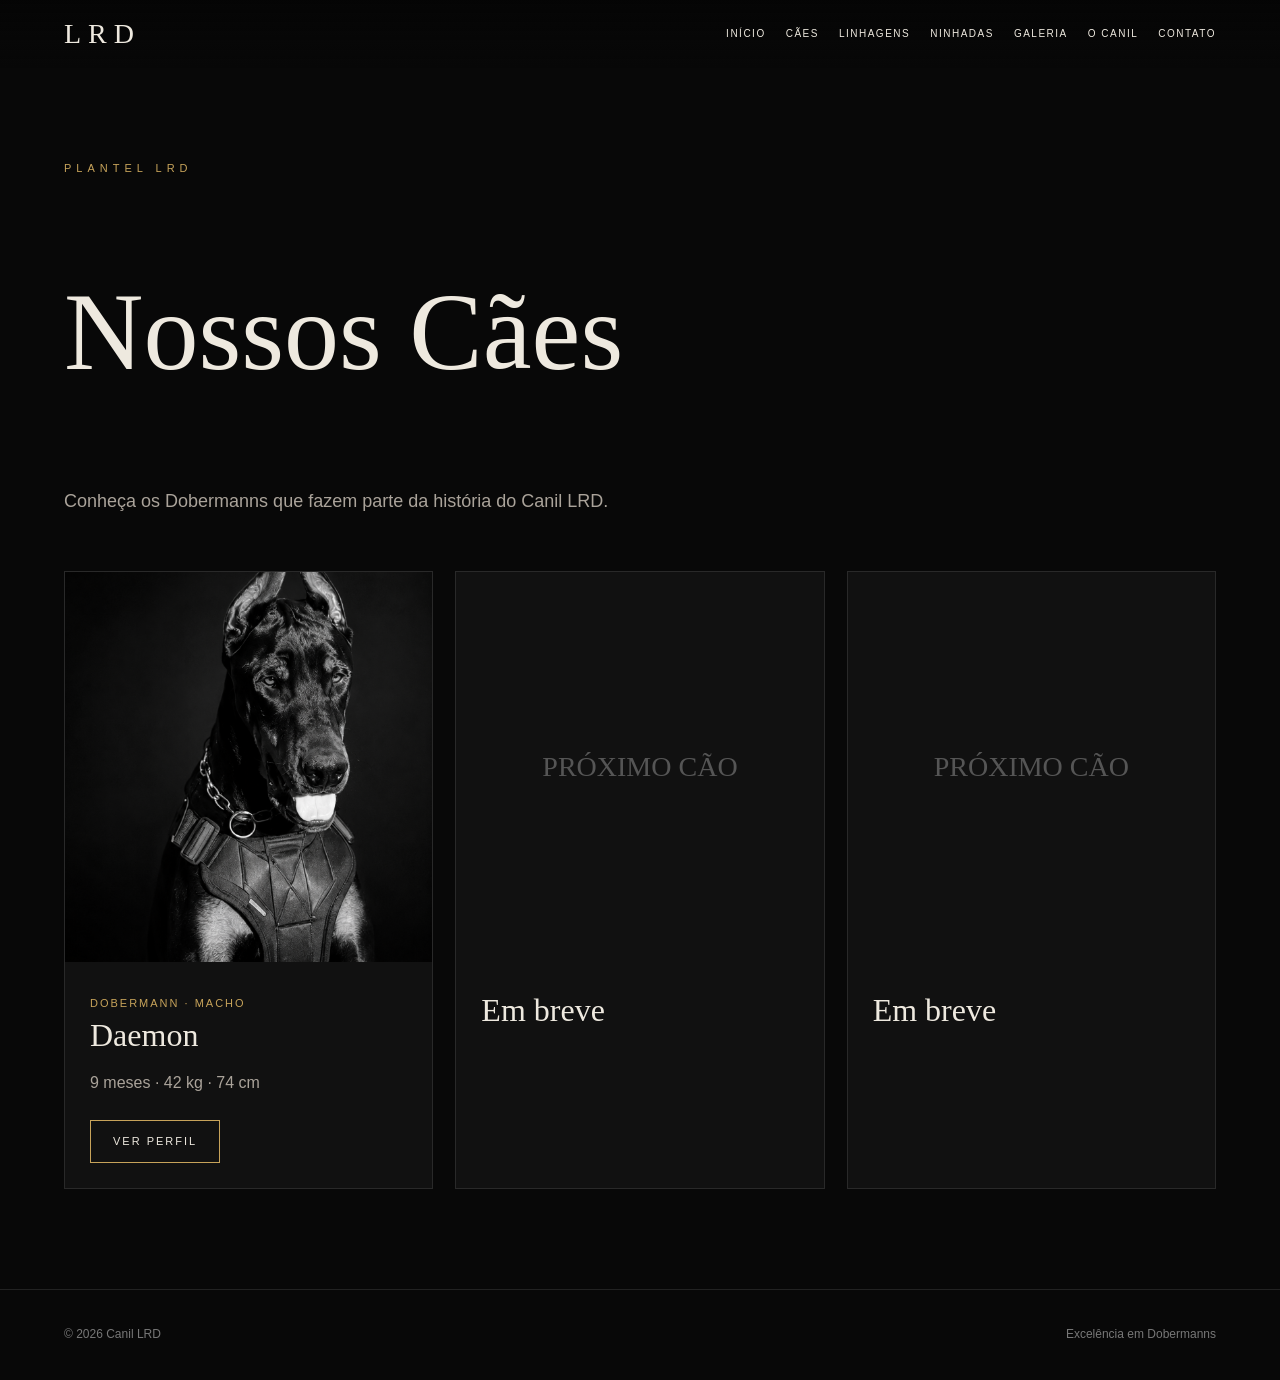
==== caes.html @ 5154cb1f "Add files via upload" ====
<!doctype html><html lang="pt-BR"><head><meta charset="utf-8"><meta name="viewport" content="width=device-width,initial-scale=1"><title>Caes | Canil LRD</title><link rel="stylesheet" href="style.css"></head><body><header class="topbar"><a class="brand" href="index.html">LRD</a><nav class="nav"><a href="index.html">Início</a><a href="caes.html">Cães</a><a href="linhagens.html">Linhagens</a><a href="ninhadas.html">Ninhadas</a><a href="galeria.html">Galeria</a><a href="canil.html">O Canil</a><a href="contato.html">Contato</a></nav><button class="menu-btn" onclick="toggleMenu()">MENU</button></header><div class="mobile-menu" id="mobileMenu"><a href="index.html">Início</a><a href="caes.html">Cães</a><a href="linhagens.html">Linhagens</a><a href="ninhadas.html">Ninhadas</a><a href="galeria.html">Galeria</a><a href="canil.html">O Canil</a><a href="contato.html">Contato</a></div><section class="section" style="padding-top:160px"><div class="container"><div class="eyebrow">Plantel LRD</div><h1 style="font:clamp(55px,9vw,110px) Georgia,serif">Nossos Cães</h1><p class="lead">Conheça os Dobermanns que fazem parte da história do Canil LRD.</p><div class="grid" style="margin-top:55px"><article class="card"><img src="daemon.png" alt="Daemon"><div class="card-body"><div class="meta">Dobermann · Macho</div><h3>Daemon</h3><p class="muted">9 meses · 42 kg · 74 cm</p><a class="btn" href="daemon.html">Ver perfil</a></div></article><article class="card"><div style="height:390px;display:grid;place-items:center;color:#555;font:28px Georgia,serif">PRÓXIMO CÃO</div><div class="card-body"><h3>Em breve</h3></div></article><article class="card"><div style="height:390px;display:grid;place-items:center;color:#555;font:28px Georgia,serif">PRÓXIMO CÃO</div><div class="card-body"><h3>Em breve</h3></div></article></div></div></section><footer class="footer"><div class="container footer-inner"><span>© 2026 Canil LRD</span><span>Excelência em Dobermanns</span></div></footer><script>function toggleMenu(){document.getElementById('mobileMenu').classList.toggle('open')}window.addEventListener('scroll',()=>document.querySelector('.topbar').classList.toggle('scrolled',scrollY>30));</script></body></html>
---- style.css ----
*{box-sizing:border-box}html{scroll-behavior:smooth}:root{--bg:#080808;--panel:#111;--gold:#c7a35a;--text:#eee9df;--muted:#aaa39a}body{margin:0;background:var(--bg);color:var(--text);font-family:Arial,sans-serif;line-height:1.6}a{color:inherit}.container{width:min(1180px,90%);margin:auto}.topbar{position:fixed;inset:0 0 auto;z-index:20;padding:18px 5%;display:flex;align-items:center;justify-content:space-between;background:linear-gradient(#050505ee,#05050500)}.topbar.scrolled{background:#090909f2;border-bottom:1px solid #222}.brand{font:28px Georgia,serif;letter-spacing:7px;text-decoration:none}.nav{display:flex;gap:20px}.nav a{text-decoration:none;text-transform:uppercase;letter-spacing:1.5px;font-size:10px}.nav a:hover{color:var(--gold)}.menu-btn{display:none;background:none;border:1px solid #555;color:#fff;padding:8px 12px}.mobile-menu{display:none}.hero{min-height:100vh;display:grid;align-items:end;background:linear-gradient(90deg,#050505f5,#05050580 55%,#05050522),url("daemon.png") center/cover}.hero-inner{padding:150px 0 90px}.eyebrow{color:var(--gold);font-size:11px;letter-spacing:5px;text-transform:uppercase}.hero h1{font:clamp(62px,10vw,132px)/.86 Georgia,serif;margin:20px 0}.hero p,.lead{max-width:760px;color:var(--muted);font-size:18px}.btn{display:inline-block;border:1px solid var(--gold);padding:12px 22px;text-decoration:none;text-transform:uppercase;letter-spacing:2px;font-size:11px;margin:8px 8px 0 0}.btn:hover{background:var(--gold);color:#111}.section{padding:100px 0}.dark{background:#0e0e0e}.section h2{font:clamp(40px,6vw,78px)/1 Georgia,serif;margin:10px 0 35px}.grid{display:grid;grid-template-columns:repeat(3,1fr);gap:22px}.card{background:var(--panel);border:1px solid #292929;overflow:hidden}.card img{width:100%;height:390px;object-fit:cover}.card-body{padding:25px}.card h3{font:32px Georgia,serif;margin:5px 0 10px}.meta{color:var(--gold);font-size:11px;letter-spacing:2px;text-transform:uppercase}.muted{color:var(--muted)}.split{display:grid;grid-template-columns:1fr 1fr;gap:70px;align-items:center}.feature-img{width:100%;height:620px;object-fit:cover}.stats{display:grid;grid-template-columns:repeat(4,1fr);gap:1px;background:#292929;margin:35px 0}.stat{background:#0b0b0b;padding:28px}.stat strong{display:block;color:var(--gold);font:38px Georgia,serif}.stat span{color:var(--muted);font-size:13px}.tree{margin-top:45px;display:grid;grid-template-columns:repeat(3,1fr);gap:16px}.node{background:#121212;border:1px solid #3a3a3a;padding:22px;text-align:center}.node.main{border-color:var(--gold);grid-column:2}.node strong{font:25px Georgia,serif}.gallery{display:grid;grid-template-columns:2fr 1fr 1fr;gap:12px}.gallery img{width:100%;height:310px;object-fit:cover}.gallery img:first-child{height:632px;grid-row:span 2}.contact-box{background:linear-gradient(135deg,#151515,#0b0b0b);border:1px solid #292929;padding:50px}.footer{border-top:1px solid #222;padding:35px 0;color:#777;font-size:12px}.footer-inner{display:flex;justify-content:space-between}@media(max-width:850px){.nav{display:none}.menu-btn{display:block}.mobile-menu.open{display:grid;gap:18px;position:fixed;inset:70px 0 auto;background:#090909;padding:25px;z-index:19;border-bottom:1px solid #222}.mobile-menu a{text-decoration:none;text-transform:uppercase;letter-spacing:2px}.grid,.split,.tree{grid-template-columns:1fr}.node.main{grid-column:auto}.stats{grid-template-columns:repeat(2,1fr)}.gallery{grid-template-columns:1fr}.gallery img:first-child{height:400px;grid-row:auto}.hero h1{font-size:68px}.feature-img{height:420px}}
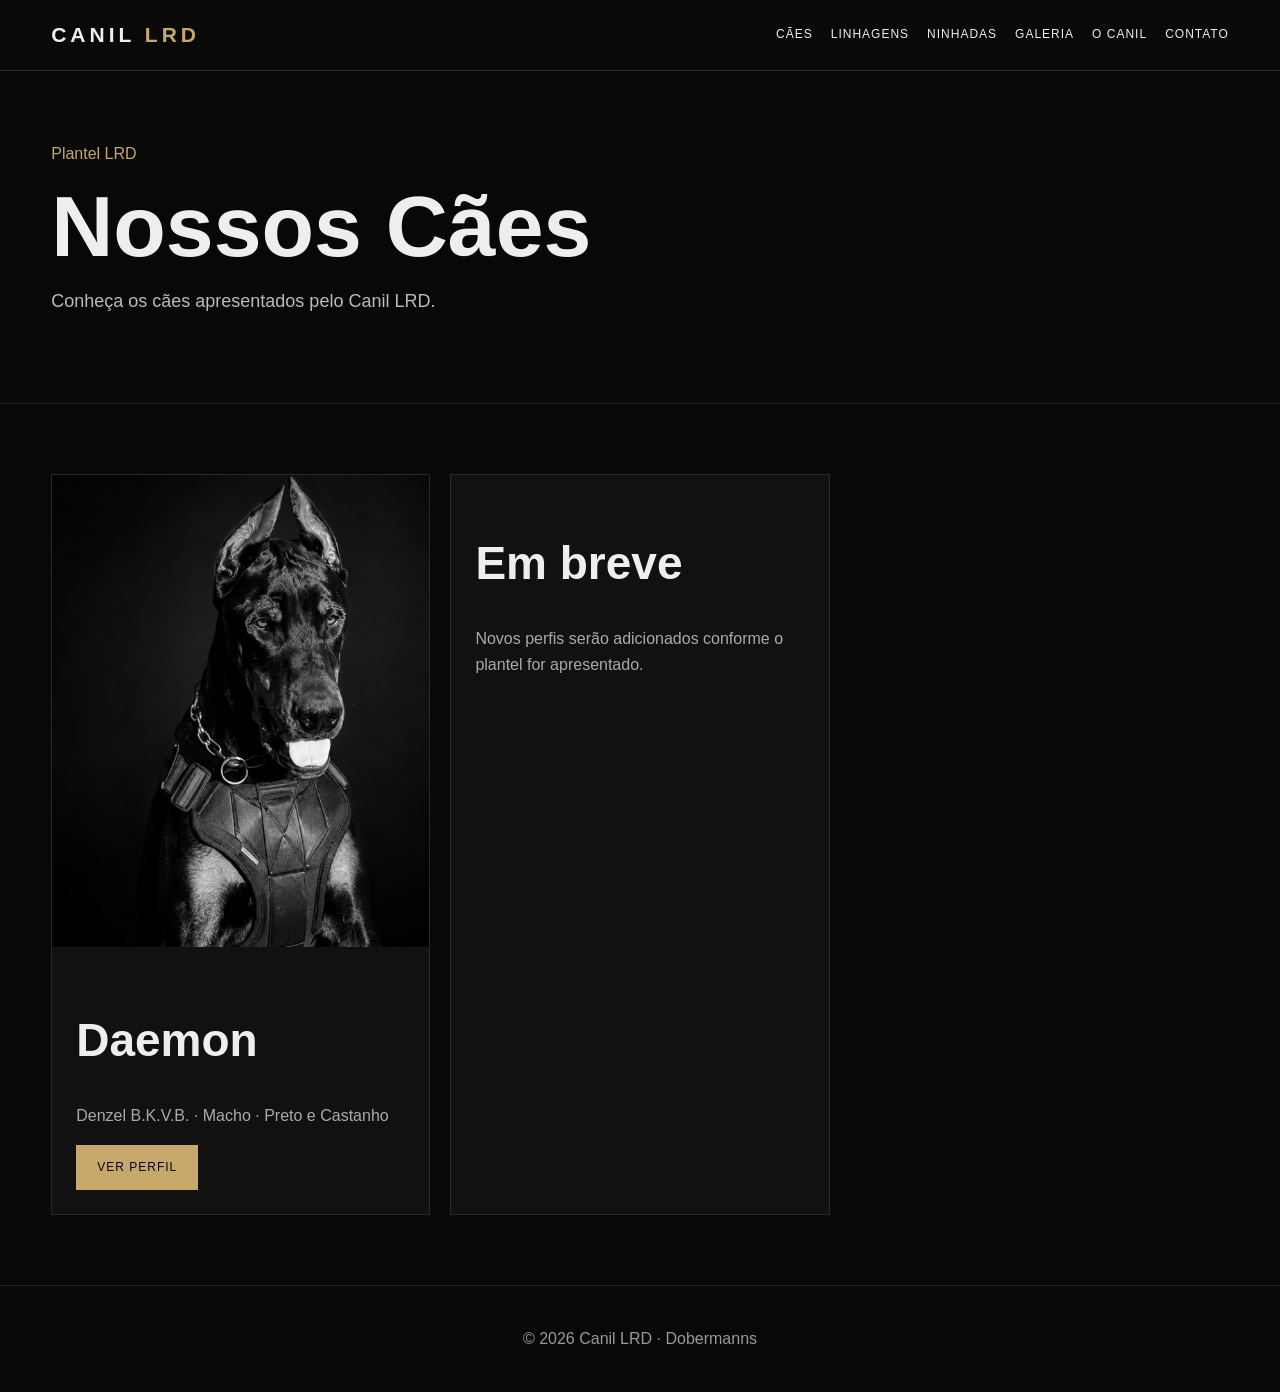
==== commit e0842d26: "Add files via upload" ====
--- a/caes.html
+++ b/caes.html
@@ -1 +1 @@
-<!doctype html><html lang="pt-BR"><head><meta charset="utf-8"><meta name="viewport" content="width=device-width,initial-scale=1"><title>Caes | Canil LRD</title><link rel="stylesheet" href="style.css"></head><body><header class="topbar"><a class="brand" href="index.html">LRD</a><nav class="nav"><a href="index.html">Início</a><a href="caes.html">Cães</a><a href="linhagens.html">Linhagens</a><a href="ninhadas.html">Ninhadas</a><a href="galeria.html">Galeria</a><a href="canil.html">O Canil</a><a href="contato.html">Contato</a></nav><button class="menu-btn" onclick="toggleMenu()">MENU</button></header><div class="mobile-menu" id="mobileMenu"><a href="index.html">Início</a><a href="caes.html">Cães</a><a href="linhagens.html">Linhagens</a><a href="ninhadas.html">Ninhadas</a><a href="galeria.html">Galeria</a><a href="canil.html">O Canil</a><a href="contato.html">Contato</a></div><section class="section" style="padding-top:160px"><div class="container"><div class="eyebrow">Plantel LRD</div><h1 style="font:clamp(55px,9vw,110px) Georgia,serif">Nossos Cães</h1><p class="lead">Conheça os Dobermanns que fazem parte da história do Canil LRD.</p><div class="grid" style="margin-top:55px"><article class="card"><img src="daemon.png" alt="Daemon"><div class="card-body"><div class="meta">Dobermann · Macho</div><h3>Daemon</h3><p class="muted">9 meses · 42 kg · 74 cm</p><a class="btn" href="daemon.html">Ver perfil</a></div></article><article class="card"><div style="height:390px;display:grid;place-items:center;color:#555;font:28px Georgia,serif">PRÓXIMO CÃO</div><div class="card-body"><h3>Em breve</h3></div></article><article class="card"><div style="height:390px;display:grid;place-items:center;color:#555;font:28px Georgia,serif">PRÓXIMO CÃO</div><div class="card-body"><h3>Em breve</h3></div></article></div></div></section><footer class="footer"><div class="container footer-inner"><span>© 2026 Canil LRD</span><span>Excelência em Dobermanns</span></div></footer><script>function toggleMenu(){document.getElementById('mobileMenu').classList.toggle('open')}window.addEventListener('scroll',()=>document.querySelector('.topbar').classList.toggle('scrolled',scrollY>30));</script></body></html>+<!doctype html><html lang="pt-BR"><head><meta charset="utf-8"><meta name="viewport" content="width=device-width,initial-scale=1"><title>Nossos Cães | Canil LRD</title><link rel="stylesheet" href="style.css"></head><body><header><div class="container nav"><a class="logo" href="index.html">CANIL <span>LRD</span></a><nav><a href="caes.html">Cães</a><a href="linhagens.html">Linhagens</a><a href="ninhadas.html">Ninhadas</a><a href="galeria.html">Galeria</a><a href="canil.html">O Canil</a><a href="contato.html">Contato</a></nav></div></header><main><section><div class="container"><div class="eyebrow">Plantel LRD</div><h1>Nossos Cães</h1><p class="lead">Conheça os cães apresentados pelo Canil LRD.</p></div></section><section><div class="container grid"><article class="card"><img src="daemon.png" alt="Daemon"><h2>Daemon</h2><p class="muted">Denzel B.K.V.B. · Macho · Preto e Castanho</p><a class="btn primary" href="daemon.html">Ver perfil</a></article><article class="card"><h2>Em breve</h2><p class="muted">Novos perfis serão adicionados conforme o plantel for apresentado.</p></article></div></section></main><footer>© 2026 Canil LRD · Dobermanns</footer></body></html>
--- a/style.css
+++ b/style.css
@@ -1 +1 @@
-*{box-sizing:border-box}html{scroll-behavior:smooth}:root{--bg:#080808;--panel:#111;--gold:#c7a35a;--text:#eee9df;--muted:#aaa39a}body{margin:0;background:var(--bg);color:var(--text);font-family:Arial,sans-serif;line-height:1.6}a{color:inherit}.container{width:min(1180px,90%);margin:auto}.topbar{position:fixed;inset:0 0 auto;z-index:20;padding:18px 5%;display:flex;align-items:center;justify-content:space-between;background:linear-gradient(#050505ee,#05050500)}.topbar.scrolled{background:#090909f2;border-bottom:1px solid #222}.brand{font:28px Georgia,serif;letter-spacing:7px;text-decoration:none}.nav{display:flex;gap:20px}.nav a{text-decoration:none;text-transform:uppercase;letter-spacing:1.5px;font-size:10px}.nav a:hover{color:var(--gold)}.menu-btn{display:none;background:none;border:1px solid #555;color:#fff;padding:8px 12px}.mobile-menu{display:none}.hero{min-height:100vh;display:grid;align-items:end;background:linear-gradient(90deg,#050505f5,#05050580 55%,#05050522),url("daemon.png") center/cover}.hero-inner{padding:150px 0 90px}.eyebrow{color:var(--gold);font-size:11px;letter-spacing:5px;text-transform:uppercase}.hero h1{font:clamp(62px,10vw,132px)/.86 Georgia,serif;margin:20px 0}.hero p,.lead{max-width:760px;color:var(--muted);font-size:18px}.btn{display:inline-block;border:1px solid var(--gold);padding:12px 22px;text-decoration:none;text-transform:uppercase;letter-spacing:2px;font-size:11px;margin:8px 8px 0 0}.btn:hover{background:var(--gold);color:#111}.section{padding:100px 0}.dark{background:#0e0e0e}.section h2{font:clamp(40px,6vw,78px)/1 Georgia,serif;margin:10px 0 35px}.grid{display:grid;grid-template-columns:repeat(3,1fr);gap:22px}.card{background:var(--panel);border:1px solid #292929;overflow:hidden}.card img{width:100%;height:390px;object-fit:cover}.card-body{padding:25px}.card h3{font:32px Georgia,serif;margin:5px 0 10px}.meta{color:var(--gold);font-size:11px;letter-spacing:2px;text-transform:uppercase}.muted{color:var(--muted)}.split{display:grid;grid-template-columns:1fr 1fr;gap:70px;align-items:center}.feature-img{width:100%;height:620px;object-fit:cover}.stats{display:grid;grid-template-columns:repeat(4,1fr);gap:1px;background:#292929;margin:35px 0}.stat{background:#0b0b0b;padding:28px}.stat strong{display:block;color:var(--gold);font:38px Georgia,serif}.stat span{color:var(--muted);font-size:13px}.tree{margin-top:45px;display:grid;grid-template-columns:repeat(3,1fr);gap:16px}.node{background:#121212;border:1px solid #3a3a3a;padding:22px;text-align:center}.node.main{border-color:var(--gold);grid-column:2}.node strong{font:25px Georgia,serif}.gallery{display:grid;grid-template-columns:2fr 1fr 1fr;gap:12px}.gallery img{width:100%;height:310px;object-fit:cover}.gallery img:first-child{height:632px;grid-row:span 2}.contact-box{background:linear-gradient(135deg,#151515,#0b0b0b);border:1px solid #292929;padding:50px}.footer{border-top:1px solid #222;padding:35px 0;color:#777;font-size:12px}.footer-inner{display:flex;justify-content:space-between}@media(max-width:850px){.nav{display:none}.menu-btn{display:block}.mobile-menu.open{display:grid;gap:18px;position:fixed;inset:70px 0 auto;background:#090909;padding:25px;z-index:19;border-bottom:1px solid #222}.mobile-menu a{text-decoration:none;text-transform:uppercase;letter-spacing:2px}.grid,.split,.tree{grid-template-columns:1fr}.node.main{grid-column:auto}.stats{grid-template-columns:repeat(2,1fr)}.gallery{grid-template-columns:1fr}.gallery img:first-child{height:400px;grid-row:auto}.hero h1{font-size:68px}.feature-img{height:420px}}+*{box-sizing:border-box}body{margin:0;background:#080808;color:#eee;font-family:Arial,sans-serif;line-height:1.6}a{color:inherit;text-decoration:none}.container{width:min(1180px,92%);margin:auto}header{position:sticky;top:0;background:#090909;border-bottom:1px solid #292929;z-index:5}.nav{min-height:70px;display:flex;align-items:center;justify-content:space-between;gap:20px}.logo{font-weight:800;letter-spacing:4px;font-size:21px}.logo span,.eyebrow{color:#c7a86b}nav{display:flex;gap:18px;flex-wrap:wrap}nav a{font-size:12px;text-transform:uppercase;letter-spacing:1px}section{padding:70px 0;border-bottom:1px solid #222}.hero{text-align:center;padding:110px 0;background:radial-gradient(circle at 50% 20%,#242424,#080808 60%)}h1{font-size:clamp(44px,7vw,86px);line-height:1;margin:16px 0}h2{font-size:clamp(28px,4vw,46px);line-height:1.1}.lead{max-width:720px;color:#bbb;font-size:18px}.btns{display:flex;gap:12px;flex-wrap:wrap;margin-top:26px}.btn{display:inline-block;padding:12px 20px;border:1px solid #c7a86b;text-transform:uppercase;letter-spacing:1px;font-size:12px}.primary{background:#c7a86b;color:#080808}.grid{display:grid;grid-template-columns:repeat(3,1fr);gap:20px}.card{background:#111;border:1px solid #292929;padding:24px}.card img{width:calc(100% + 48px);margin:-24px -24px 22px;aspect-ratio:4/5;object-fit:cover}.two{display:grid;grid-template-columns:1.1fr .9fr;gap:45px;align-items:center}.profile-img{width:100%;max-height:700px;object-fit:cover;border:1px solid #292929}.stats{display:grid;grid-template-columns:repeat(3,1fr);gap:14px;margin-top:25px}.stat{border-top:1px solid #c7a86b;padding-top:10px}.stat strong{display:block;font-size:26px}.muted{color:#aaa}.table{width:100%;border-collapse:collapse}.table td{padding:12px;border-bottom:1px solid #292929}.table td:first-child{color:#aaa;width:40%}.pedigree{display:grid;grid-template-columns:repeat(3,1fr);gap:14px}.generation{display:flex;flex-direction:column;gap:14px}.generation h3{text-align:center;color:#c7a86b;text-transform:uppercase;letter-spacing:2px;font-size:12px}.node{background:#111;border:1px solid #292929;padding:18px;min-height:90px}.node small{display:block;color:#aaa;margin-top:5px}.gallery{display:grid;grid-template-columns:repeat(3,1fr);gap:14px}.gallery img{width:100%;aspect-ratio:1;object-fit:cover;border:1px solid #292929}.notice{background:#111;border-left:3px solid #c7a86b;padding:18px;color:#ccc}footer{padding:40px;text-align:center;color:#999}@media(max-width:800px){nav{display:none}.grid,.two,.pedigree,.gallery{grid-template-columns:1fr}.stats{grid-template-columns:1fr}}
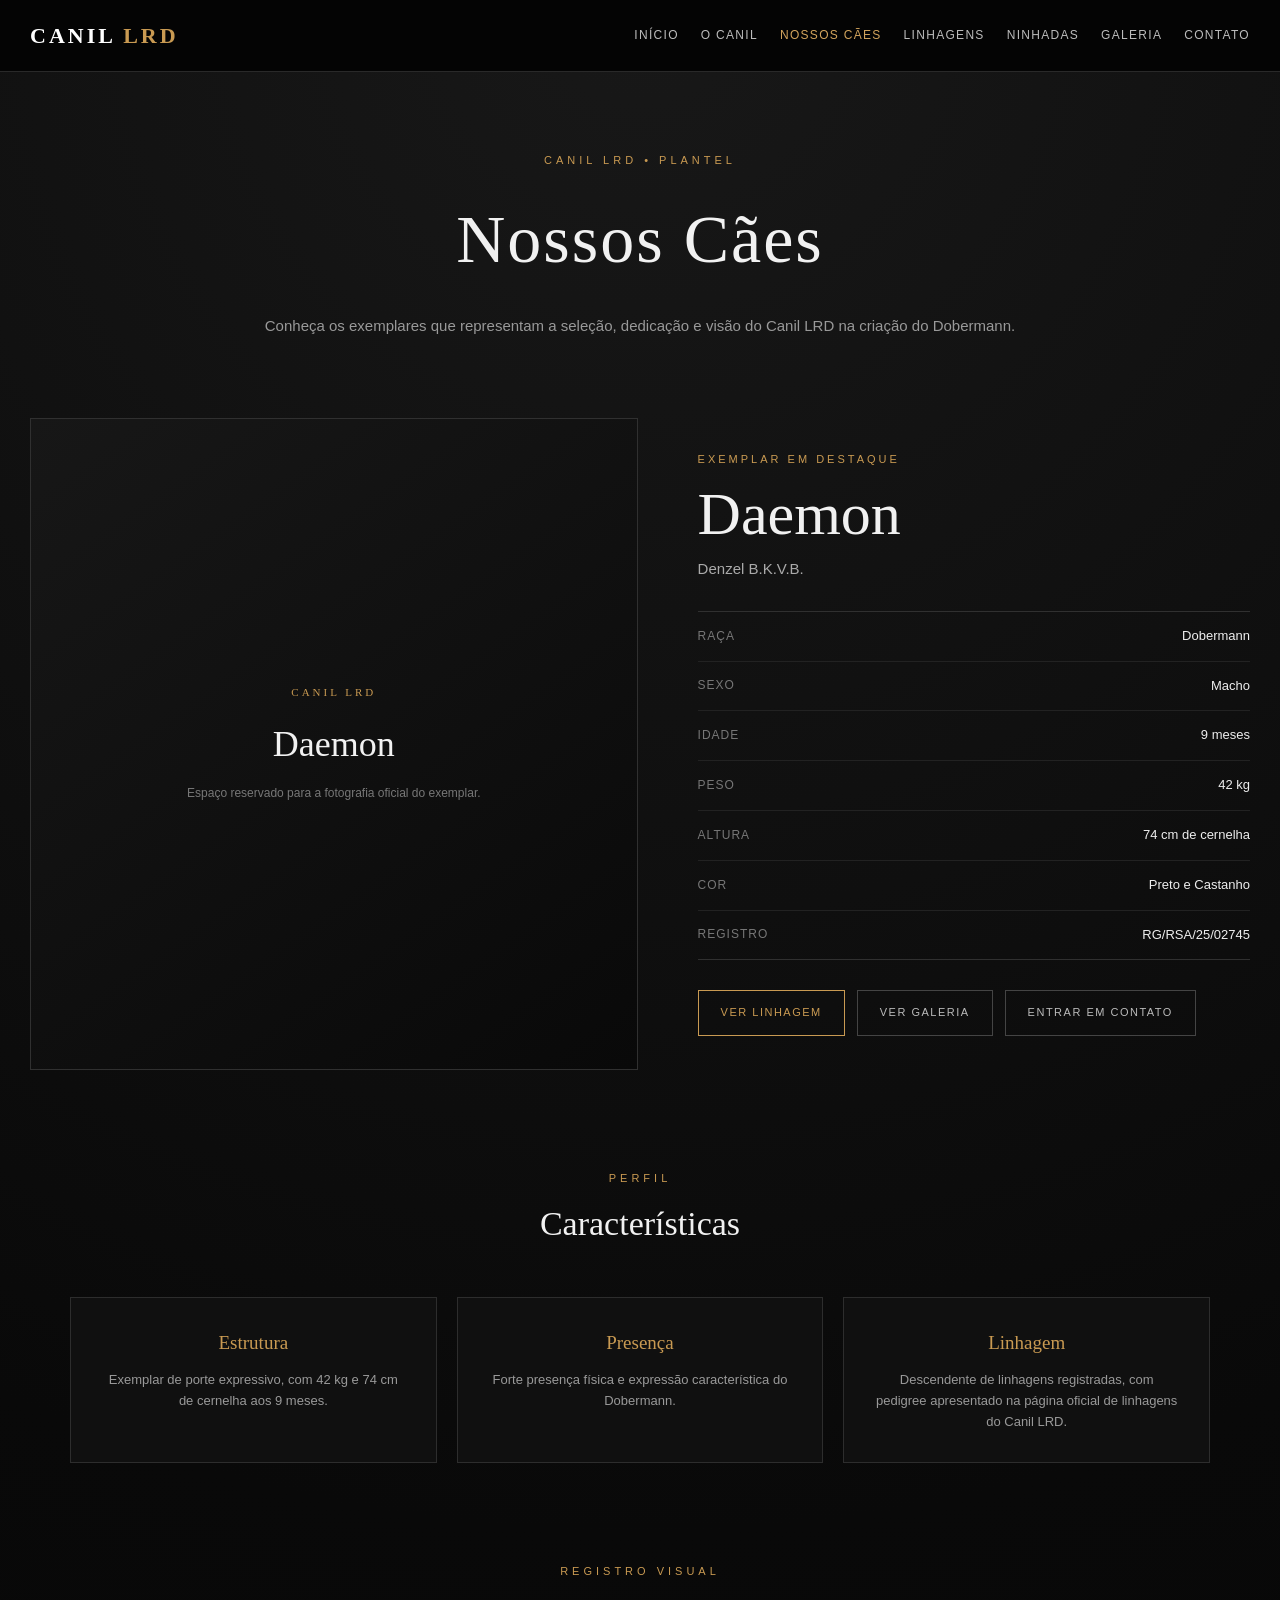
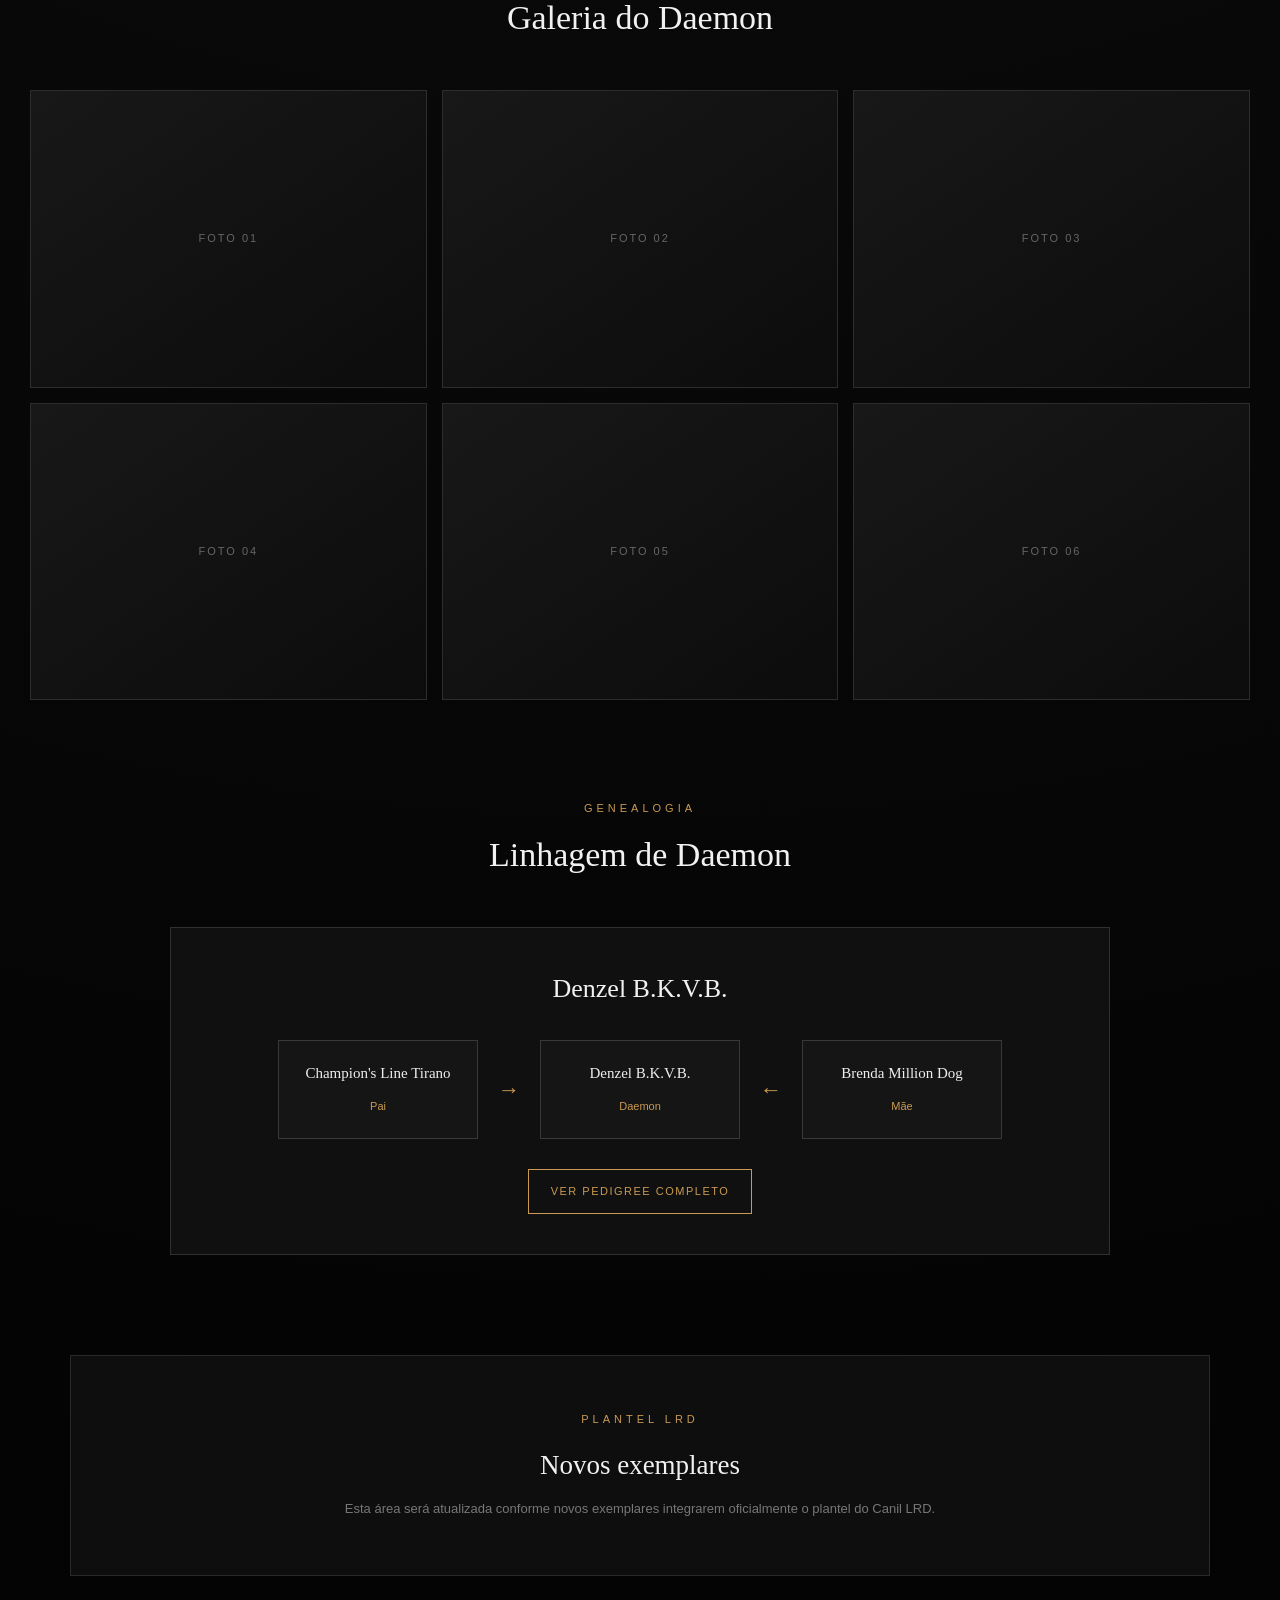
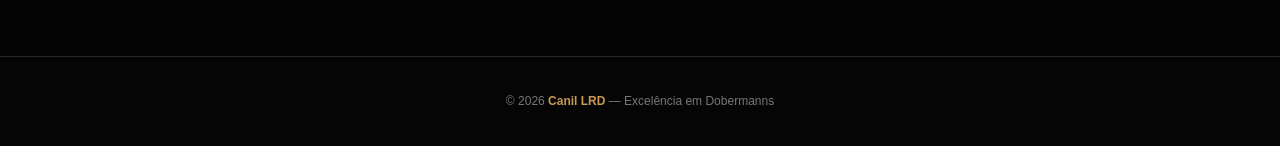
==== commit 659857c9: "Update caes.html" ====
--- a/caes.html
+++ b/caes.html
@@ -1 +1,1312 @@
-<!doctype html><html lang="pt-BR"><head><meta charset="utf-8"><meta name="viewport" content="width=device-width,initial-scale=1"><title>Nossos Cães | Canil LRD</title><link rel="stylesheet" href="style.css"></head><body><header><div class="container nav"><a class="logo" href="index.html">CANIL <span>LRD</span></a><nav><a href="caes.html">Cães</a><a href="linhagens.html">Linhagens</a><a href="ninhadas.html">Ninhadas</a><a href="galeria.html">Galeria</a><a href="canil.html">O Canil</a><a href="contato.html">Contato</a></nav></div></header><main><section><div class="container"><div class="eyebrow">Plantel LRD</div><h1>Nossos Cães</h1><p class="lead">Conheça os cães apresentados pelo Canil LRD.</p></div></section><section><div class="container grid"><article class="card"><img src="daemon.png" alt="Daemon"><h2>Daemon</h2><p class="muted">Denzel B.K.V.B. · Macho · Preto e Castanho</p><a class="btn primary" href="daemon.html">Ver perfil</a></article><article class="card"><h2>Em breve</h2><p class="muted">Novos perfis serão adicionados conforme o plantel for apresentado.</p></article></div></section></main><footer>© 2026 Canil LRD · Dobermanns</footer></body></html>+<!DOCTYPE html>
+<html lang="pt-BR">
+<head>
+    <meta charset="UTF-8">
+    <meta name="viewport" content="width=device-width, initial-scale=1.0">
+
+    <title>Nossos Cães | Canil LRD</title>
+
+    <meta
+        name="description"
+        content="Conheça os exemplares do Canil LRD. Daemon — Denzel B.K.V.B., Dobermann de destaque do nosso plantel."
+    >
+
+    <style>
+
+        * {
+            margin: 0;
+            padding: 0;
+            box-sizing: border-box;
+        }
+
+        html {
+            scroll-behavior: smooth;
+        }
+
+        body {
+            background:
+                radial-gradient(
+                    circle at top,
+                    #181818 0%,
+                    #090909 45%,
+                    #030303 100%
+                );
+            color: #f1f1f1;
+            font-family: Georgia, "Times New Roman", serif;
+            line-height: 1.6;
+        }
+
+        a {
+            text-decoration: none;
+            color: inherit;
+        }
+
+
+        /* =========================
+           HEADER
+        ========================= */
+
+        header {
+            position: sticky;
+            top: 0;
+            z-index: 1000;
+
+            background: rgba(5, 5, 5, 0.97);
+            border-bottom: 1px solid #292929;
+        }
+
+        .header-inner {
+            max-width: 1400px;
+            margin: auto;
+
+            padding: 18px 30px;
+
+            display: flex;
+            justify-content: space-between;
+            align-items: center;
+
+            gap: 30px;
+        }
+
+        .logo {
+            font-size: 22px;
+            font-weight: bold;
+            letter-spacing: 3px;
+            color: #ffffff;
+        }
+
+        .logo span {
+            color: #c99a52;
+        }
+
+        nav {
+            display: flex;
+            flex-wrap: wrap;
+            justify-content: center;
+            gap: 22px;
+        }
+
+        nav a {
+            color: #bcbcbc;
+            font-family: Arial, Helvetica, sans-serif;
+
+            font-size: 12px;
+            text-transform: uppercase;
+            letter-spacing: 1.3px;
+
+            transition: 0.3s;
+        }
+
+        nav a:hover,
+        nav a.active {
+            color: #d2a45d;
+        }
+
+
+        /* =========================
+           HERO
+        ========================= */
+
+        .hero {
+            max-width: 1400px;
+            margin: auto;
+
+            padding: 80px 30px 50px;
+
+            text-align: center;
+        }
+
+        .eyebrow {
+            color: #c99a52;
+
+            font-family: Arial, Helvetica, sans-serif;
+
+            font-size: 11px;
+            text-transform: uppercase;
+            letter-spacing: 4px;
+
+            margin-bottom: 15px;
+        }
+
+        .hero h1 {
+            font-size: clamp(40px, 6vw, 68px);
+            font-weight: normal;
+
+            letter-spacing: 2px;
+
+            margin-bottom: 20px;
+        }
+
+        .hero p {
+            max-width: 780px;
+            margin: auto;
+
+            color: #999;
+
+            font-family: Arial, Helvetica, sans-serif;
+            font-size: 15px;
+        }
+
+
+        /* =========================
+           CÃO PRINCIPAL
+        ========================= */
+
+        .dog-profile {
+            max-width: 1300px;
+            margin: 30px auto 100px;
+
+            padding: 0 30px;
+        }
+
+        .dog-layout {
+            display: grid;
+
+            grid-template-columns:
+                1.1fr
+                1fr;
+
+            gap: 60px;
+
+            align-items: center;
+        }
+
+
+        /* =========================
+           ÁREA DA FOTO
+        ========================= */
+
+        .dog-photo {
+            position: relative;
+
+            min-height: 650px;
+
+            background:
+                linear-gradient(
+                    145deg,
+                    #171717,
+                    #090909
+                );
+
+            border: 1px solid #303030;
+
+            overflow: hidden;
+        }
+
+        /*
+        Para adicionar a foto do Daemon:
+
+        1. Coloque a imagem no repositório.
+        2. Exemplo:
+           imagens/daemon.jpg
+
+        3. Remova o conteúdo .photo-placeholder
+           e use uma imagem <img>.
+        */
+
+        .photo-placeholder {
+            height: 100%;
+            min-height: 650px;
+
+            display: flex;
+            flex-direction: column;
+
+            justify-content: center;
+            align-items: center;
+
+            text-align: center;
+
+            padding: 40px;
+        }
+
+        .photo-placeholder span {
+            color: #c99a52;
+
+            font-size: 11px;
+
+            text-transform: uppercase;
+            letter-spacing: 3px;
+
+            margin-bottom: 15px;
+        }
+
+        .photo-placeholder h3 {
+            font-size: 36px;
+            font-weight: normal;
+
+            margin-bottom: 10px;
+        }
+
+        .photo-placeholder p {
+            color: #777;
+
+            font-family: Arial, Helvetica, sans-serif;
+
+            font-size: 12px;
+        }
+
+
+        /* =========================
+           INFORMAÇÕES
+        ========================= */
+
+        .dog-info {
+            padding: 20px 0;
+        }
+
+        .dog-info .label {
+            color: #c99a52;
+
+            font-family: Arial, Helvetica, sans-serif;
+
+            font-size: 11px;
+
+            text-transform: uppercase;
+            letter-spacing: 3px;
+
+            margin-bottom: 12px;
+        }
+
+        .dog-info h2 {
+            font-size: clamp(38px, 5vw, 60px);
+
+            font-weight: normal;
+
+            line-height: 1.1;
+
+            margin-bottom: 10px;
+        }
+
+        .registered-name {
+            color: #aaa;
+
+            font-family: Arial, Helvetica, sans-serif;
+
+            font-size: 15px;
+
+            margin-bottom: 30px;
+        }
+
+
+        /* =========================
+           FICHA TÉCNICA
+        ========================= */
+
+        .specs {
+            border-top: 1px solid #303030;
+            border-bottom: 1px solid #303030;
+
+            margin: 25px 0 30px;
+        }
+
+        .spec {
+            display: flex;
+
+            justify-content: space-between;
+            align-items: center;
+
+            gap: 20px;
+
+            padding: 14px 0;
+
+            border-bottom: 1px solid #222;
+        }
+
+        .spec:last-child {
+            border-bottom: none;
+        }
+
+        .spec span:first-child {
+            color: #777;
+
+            font-family: Arial, Helvetica, sans-serif;
+
+            font-size: 12px;
+
+            text-transform: uppercase;
+            letter-spacing: 1px;
+        }
+
+        .spec span:last-child {
+            color: #eee;
+
+            font-family: Arial, Helvetica, sans-serif;
+
+            font-size: 13px;
+
+            text-align: right;
+        }
+
+
+        /* =========================
+           BOTÕES
+        ========================= */
+
+        .buttons {
+            display: flex;
+
+            flex-wrap: wrap;
+
+            gap: 12px;
+        }
+
+        .btn {
+            display: inline-block;
+
+            padding: 13px 22px;
+
+            border: 1px solid #c99a52;
+
+            color: #c99a52;
+
+            font-family: Arial, Helvetica, sans-serif;
+
+            font-size: 11px;
+
+            text-transform: uppercase;
+            letter-spacing: 1.5px;
+
+            transition: 0.3s;
+        }
+
+        .btn:hover {
+            background: #c99a52;
+            color: #080808;
+        }
+
+        .btn.secondary {
+            border-color: #444;
+            color: #bbb;
+        }
+
+        .btn.secondary:hover {
+            border-color: #c99a52;
+            color: #c99a52;
+            background: transparent;
+        }
+
+
+        /* =========================
+           CARACTERÍSTICAS
+        ========================= */
+
+        .characteristics {
+            max-width: 1200px;
+
+            margin: 0 auto 100px;
+
+            padding: 0 30px;
+        }
+
+        .section-heading {
+            text-align: center;
+
+            margin-bottom: 45px;
+        }
+
+        .section-heading .eyebrow {
+            margin-bottom: 10px;
+        }
+
+        .section-heading h2 {
+            font-size: 34px;
+            font-weight: normal;
+        }
+
+        .characteristics-grid {
+            display: grid;
+
+            grid-template-columns:
+                repeat(3, 1fr);
+
+            gap: 20px;
+        }
+
+        .characteristic {
+            padding: 30px;
+
+            background: #101010;
+
+            border: 1px solid #2d2d2d;
+
+            text-align: center;
+        }
+
+        .characteristic h3 {
+            color: #c99a52;
+
+            font-size: 19px;
+
+            font-weight: normal;
+
+            margin-bottom: 12px;
+        }
+
+        .characteristic p {
+            color: #999;
+
+            font-family: Arial, Helvetica, sans-serif;
+
+            font-size: 13px;
+        }
+
+
+        /* =========================
+           GALERIA
+        ========================= */
+
+        .gallery {
+            max-width: 1300px;
+
+            margin: 0 auto 100px;
+
+            padding: 0 30px;
+        }
+
+        .gallery-grid {
+            display: grid;
+
+            grid-template-columns:
+                repeat(3, 1fr);
+
+            gap: 15px;
+        }
+
+        .gallery-item {
+            aspect-ratio: 4 / 3;
+
+            background:
+                linear-gradient(
+                    145deg,
+                    #181818,
+                    #0c0c0c
+                );
+
+            border: 1px solid #2d2d2d;
+
+            display: flex;
+
+            justify-content: center;
+            align-items: center;
+
+            text-align: center;
+        }
+
+        .gallery-item span {
+            color: #666;
+
+            font-family: Arial, Helvetica, sans-serif;
+
+            font-size: 11px;
+
+            text-transform: uppercase;
+            letter-spacing: 2px;
+        }
+
+
+        /* =========================
+           RESUMO DA LINHAGEM
+        ========================= */
+
+        .lineage {
+            max-width: 1000px;
+
+            margin: 0 auto 100px;
+
+            padding: 0 30px;
+
+            text-align: center;
+        }
+
+        .lineage-box {
+            background: #101010;
+
+            border: 1px solid #303030;
+
+            padding: 40px;
+        }
+
+        .lineage-box h3 {
+            font-size: 26px;
+
+            font-weight: normal;
+
+            margin-bottom: 30px;
+        }
+
+        .lineage-tree {
+            display: flex;
+
+            justify-content: center;
+            align-items: center;
+
+            gap: 20px;
+
+            flex-wrap: wrap;
+        }
+
+        .lineage-item {
+            min-width: 200px;
+
+            padding: 20px;
+
+            border: 1px solid #383838;
+
+            background: #151515;
+        }
+
+        .lineage-item strong {
+            display: block;
+
+            color: #eee;
+
+            font-size: 15px;
+
+            font-weight: normal;
+
+            margin-bottom: 7px;
+        }
+
+        .lineage-item span {
+            color: #c99a52;
+
+            font-family: Arial, Helvetica, sans-serif;
+
+            font-size: 11px;
+        }
+
+        .lineage-arrow {
+            color: #c99a52;
+
+            font-size: 22px;
+        }
+
+        .lineage-button {
+            margin-top: 30px;
+        }
+
+
+        /* =========================
+           FUTUROS EXEMPLARES
+        ========================= */
+
+        .future {
+            max-width: 1200px;
+
+            margin: 0 auto 80px;
+
+            padding: 0 30px;
+        }
+
+        .future-card {
+            padding: 55px 30px;
+
+            background: #0e0e0e;
+
+            border: 1px solid #292929;
+
+            text-align: center;
+        }
+
+        .future-card h3 {
+            font-size: 27px;
+
+            font-weight: normal;
+
+            margin-bottom: 12px;
+        }
+
+        .future-card p {
+            color: #777;
+
+            font-family: Arial, Helvetica, sans-serif;
+
+            font-size: 13px;
+        }
+
+
+        /* =========================
+           FOOTER
+        ========================= */
+
+        footer {
+            border-top: 1px solid #282828;
+
+            background: #050505;
+
+            padding: 35px 20px;
+
+            text-align: center;
+
+            color: #777;
+
+            font-family: Arial, Helvetica, sans-serif;
+
+            font-size: 12px;
+        }
+
+        footer strong {
+            color: #c99a52;
+        }
+
+
+        /* =========================
+           RESPONSIVO
+        ========================= */
+
+        @media (max-width: 900px) {
+
+            .header-inner {
+                flex-direction: column;
+
+                padding: 18px 15px;
+            }
+
+            nav {
+                gap: 12px;
+            }
+
+            .dog-layout {
+                grid-template-columns: 1fr;
+
+                gap: 40px;
+            }
+
+            .dog-photo {
+                min-height: 500px;
+            }
+
+            .photo-placeholder {
+                min-height: 500px;
+            }
+
+            .characteristics-grid {
+                grid-template-columns: 1fr;
+            }
+
+            .gallery-grid {
+                grid-template-columns:
+                    repeat(2, 1fr);
+            }
+        }
+
+
+        @media (max-width: 600px) {
+
+            .hero {
+                padding-top: 50px;
+            }
+
+            .dog-profile,
+            .characteristics,
+            .gallery,
+            .lineage,
+            .future {
+                padding-left: 15px;
+                padding-right: 15px;
+            }
+
+            .dog-photo {
+                min-height: 400px;
+            }
+
+            .photo-placeholder {
+                min-height: 400px;
+            }
+
+            .gallery-grid {
+                grid-template-columns: 1fr;
+            }
+
+            .lineage-box {
+                padding: 25px 15px;
+            }
+
+            .lineage-arrow {
+                transform: rotate(90deg);
+            }
+
+            .buttons {
+                flex-direction: column;
+            }
+
+            .btn {
+                text-align: center;
+            }
+        }
+
+    </style>
+
+</head>
+
+
+<body>
+
+
+<!-- =========================
+     HEADER
+========================= -->
+
+<header>
+
+    <div class="header-inner">
+
+        <a href="index.html" class="logo">
+            CANIL <span>LRD</span>
+        </a>
+
+        <nav>
+
+            <a href="index.html">
+                Início
+            </a>
+
+            <a href="canil.html">
+                O Canil
+            </a>
+
+            <a href="caes.html" class="active">
+                Nossos Cães
+            </a>
+
+            <a href="linhagens.html">
+                Linhagens
+            </a>
+
+            <a href="ninhadas.html">
+                Ninhadas
+            </a>
+
+            <a href="galeria.html">
+                Galeria
+            </a>
+
+            <a href="contato.html">
+                Contato
+            </a>
+
+        </nav>
+
+    </div>
+
+</header>
+
+
+
+<main>
+
+
+<!-- =========================
+     HERO
+========================= -->
+
+<section class="hero">
+
+    <div class="eyebrow">
+        Canil LRD • Plantel
+    </div>
+
+    <h1>
+        Nossos Cães
+    </h1>
+
+    <p>
+        Conheça os exemplares que representam a seleção,
+        dedicação e visão do Canil LRD na criação do Dobermann.
+    </p>
+
+</section>
+
+
+
+<!-- =========================
+     PERFIL DAEMON
+========================= -->
+
+<section class="dog-profile">
+
+    <div class="dog-layout">
+
+
+        <!-- FOTO -->
+
+        <div class="dog-photo">
+
+            <div class="photo-placeholder">
+
+                <span>
+                    Canil LRD
+                </span>
+
+                <h3>
+                    Daemon
+                </h3>
+
+                <p>
+                    Espaço reservado para a fotografia oficial
+                    do exemplar.
+                </p>
+
+            </div>
+
+        </div>
+
+
+
+        <!-- INFORMAÇÕES -->
+
+        <div class="dog-info">
+
+            <div class="label">
+                Exemplar em destaque
+            </div>
+
+            <h2>
+                Daemon
+            </h2>
+
+            <div class="registered-name">
+                Denzel B.K.V.B.
+            </div>
+
+
+            <div class="specs">
+
+
+                <div class="spec">
+
+                    <span>
+                        Raça
+                    </span>
+
+                    <span>
+                        Dobermann
+                    </span>
+
+                </div>
+
+
+                <div class="spec">
+
+                    <span>
+                        Sexo
+                    </span>
+
+                    <span>
+                        Macho
+                    </span>
+
+                </div>
+
+
+                <div class="spec">
+
+                    <span>
+                        Idade
+                    </span>
+
+                    <span>
+                        9 meses
+                    </span>
+
+                </div>
+
+
+                <div class="spec">
+
+                    <span>
+                        Peso
+                    </span>
+
+                    <span>
+                        42 kg
+                    </span>
+
+                </div>
+
+
+                <div class="spec">
+
+                    <span>
+                        Altura
+                    </span>
+
+                    <span>
+                        74 cm de cernelha
+                    </span>
+
+                </div>
+
+
+                <div class="spec">
+
+                    <span>
+                        Cor
+                    </span>
+
+                    <span>
+                        Preto e Castanho
+                    </span>
+
+                </div>
+
+
+                <div class="spec">
+
+                    <span>
+                        Registro
+                    </span>
+
+                    <span>
+                        RG/RSA/25/02745
+                    </span>
+
+                </div>
+
+
+            </div>
+
+
+            <div class="buttons">
+
+                <a
+                    href="linhagens.html"
+                    class="btn"
+                >
+                    Ver Linhagem
+                </a>
+
+                <a
+                    href="galeria.html"
+                    class="btn secondary"
+                >
+                    Ver Galeria
+                </a>
+
+                <a
+                    href="contato.html"
+                    class="btn secondary"
+                >
+                    Entrar em Contato
+                </a>
+
+            </div>
+
+        </div>
+
+    </div>
+
+</section>
+
+
+
+<!-- =========================
+     CARACTERÍSTICAS
+========================= -->
+
+<section class="characteristics">
+
+    <div class="section-heading">
+
+        <div class="eyebrow">
+            Perfil
+        </div>
+
+        <h2>
+            Características
+        </h2>
+
+    </div>
+
+
+    <div class="characteristics-grid">
+
+
+        <div class="characteristic">
+
+            <h3>
+                Estrutura
+            </h3>
+
+            <p>
+                Exemplar de porte expressivo,
+                com 42 kg e 74 cm de cernelha
+                aos 9 meses.
+            </p>
+
+        </div>
+
+
+        <div class="characteristic">
+
+            <h3>
+                Presença
+            </h3>
+
+            <p>
+                Forte presença física e expressão
+                característica do Dobermann.
+            </p>
+
+        </div>
+
+
+        <div class="characteristic">
+
+            <h3>
+                Linhagem
+            </h3>
+
+            <p>
+                Descendente de linhagens registradas,
+                com pedigree apresentado na página
+                oficial de linhagens do Canil LRD.
+            </p>
+
+        </div>
+
+
+    </div>
+
+</section>
+
+
+
+<!-- =========================
+     GALERIA
+========================= -->
+
+<section class="gallery">
+
+    <div class="section-heading">
+
+        <div class="eyebrow">
+            Registro Visual
+        </div>
+
+        <h2>
+            Galeria do Daemon
+        </h2>
+
+    </div>
+
+
+    <div class="gallery-grid">
+
+
+        <div class="gallery-item">
+
+            <span>
+                Foto 01
+            </span>
+
+        </div>
+
+
+        <div class="gallery-item">
+
+            <span>
+                Foto 02
+            </span>
+
+        </div>
+
+
+        <div class="gallery-item">
+
+            <span>
+                Foto 03
+            </span>
+
+        </div>
+
+
+        <div class="gallery-item">
+
+            <span>
+                Foto 04
+            </span>
+
+        </div>
+
+
+        <div class="gallery-item">
+
+            <span>
+                Foto 05
+            </span>
+
+        </div>
+
+
+        <div class="gallery-item">
+
+            <span>
+                Foto 06
+            </span>
+
+        </div>
+
+
+    </div>
+
+</section>
+
+
+
+<!-- =========================
+     LINHAGEM RESUMIDA
+========================= -->
+
+<section class="lineage">
+
+    <div class="section-heading">
+
+        <div class="eyebrow">
+            Genealogia
+        </div>
+
+        <h2>
+            Linhagem de Daemon
+        </h2>
+
+    </div>
+
+
+    <div class="lineage-box">
+
+        <h3>
+            Denzel B.K.V.B.
+        </h3>
+
+
+        <div class="lineage-tree">
+
+
+            <div class="lineage-item">
+
+                <strong>
+                    Champion's Line Tirano
+                </strong>
+
+                <span>
+                    Pai
+                </span>
+
+            </div>
+
+
+            <div class="lineage-arrow">
+                →
+            </div>
+
+
+            <div class="lineage-item">
+
+                <strong>
+                    Denzel B.K.V.B.
+                </strong>
+
+                <span>
+                    Daemon
+                </span>
+
+            </div>
+
+
+            <div class="lineage-arrow">
+                ←
+            </div>
+
+
+            <div class="lineage-item">
+
+                <strong>
+                    Brenda Million Dog
+                </strong>
+
+                <span>
+                    Mãe
+                </span>
+
+            </div>
+
+
+        </div>
+
+
+        <div class="lineage-button">
+
+            <a
+                href="linhagens.html"
+                class="btn"
+            >
+                Ver Pedigree Completo
+            </a>
+
+        </div>
+
+    </div>
+
+</section>
+
+
+
+<!-- =========================
+     FUTUROS EXEMPLARES
+========================= -->
+
+<section class="future">
+
+    <div class="future-card">
+
+        <div class="eyebrow">
+            Plantel LRD
+        </div>
+
+        <h3>
+            Novos exemplares
+        </h3>
+
+        <p>
+            Esta área será atualizada conforme novos exemplares
+            integrarem oficialmente o plantel do Canil LRD.
+        </p>
+
+    </div>
+
+</section>
+
+
+</main>
+
+
+
+<!-- =========================
+     FOOTER
+========================= -->
+
+<footer>
+
+    © <span id="year"></span>
+
+    <strong>
+        Canil LRD
+    </strong>
+
+    — Excelência em Dobermanns
+
+</footer>
+
+
+
+<script>
+
+    document.getElementById("year").textContent =
+        new Date().getFullYear();
+
+</script>
+
+
+</body>
+</html>
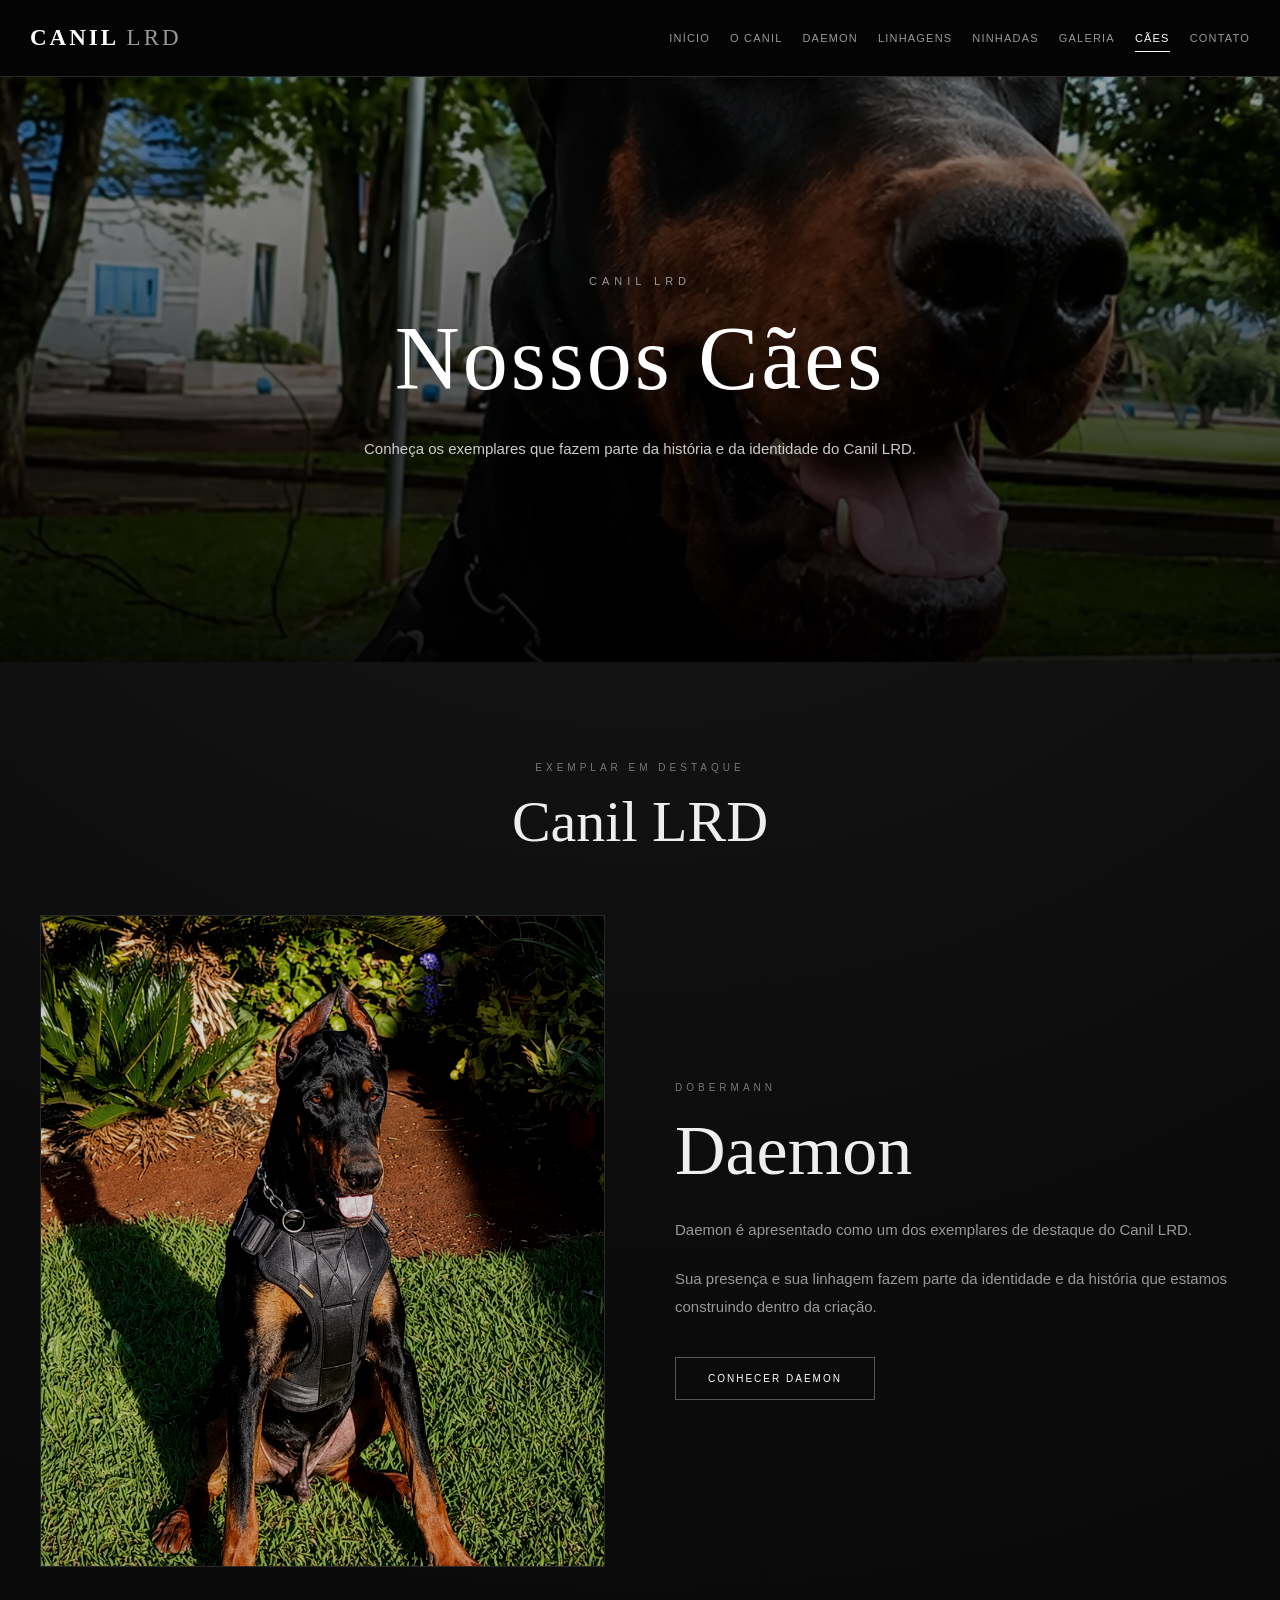
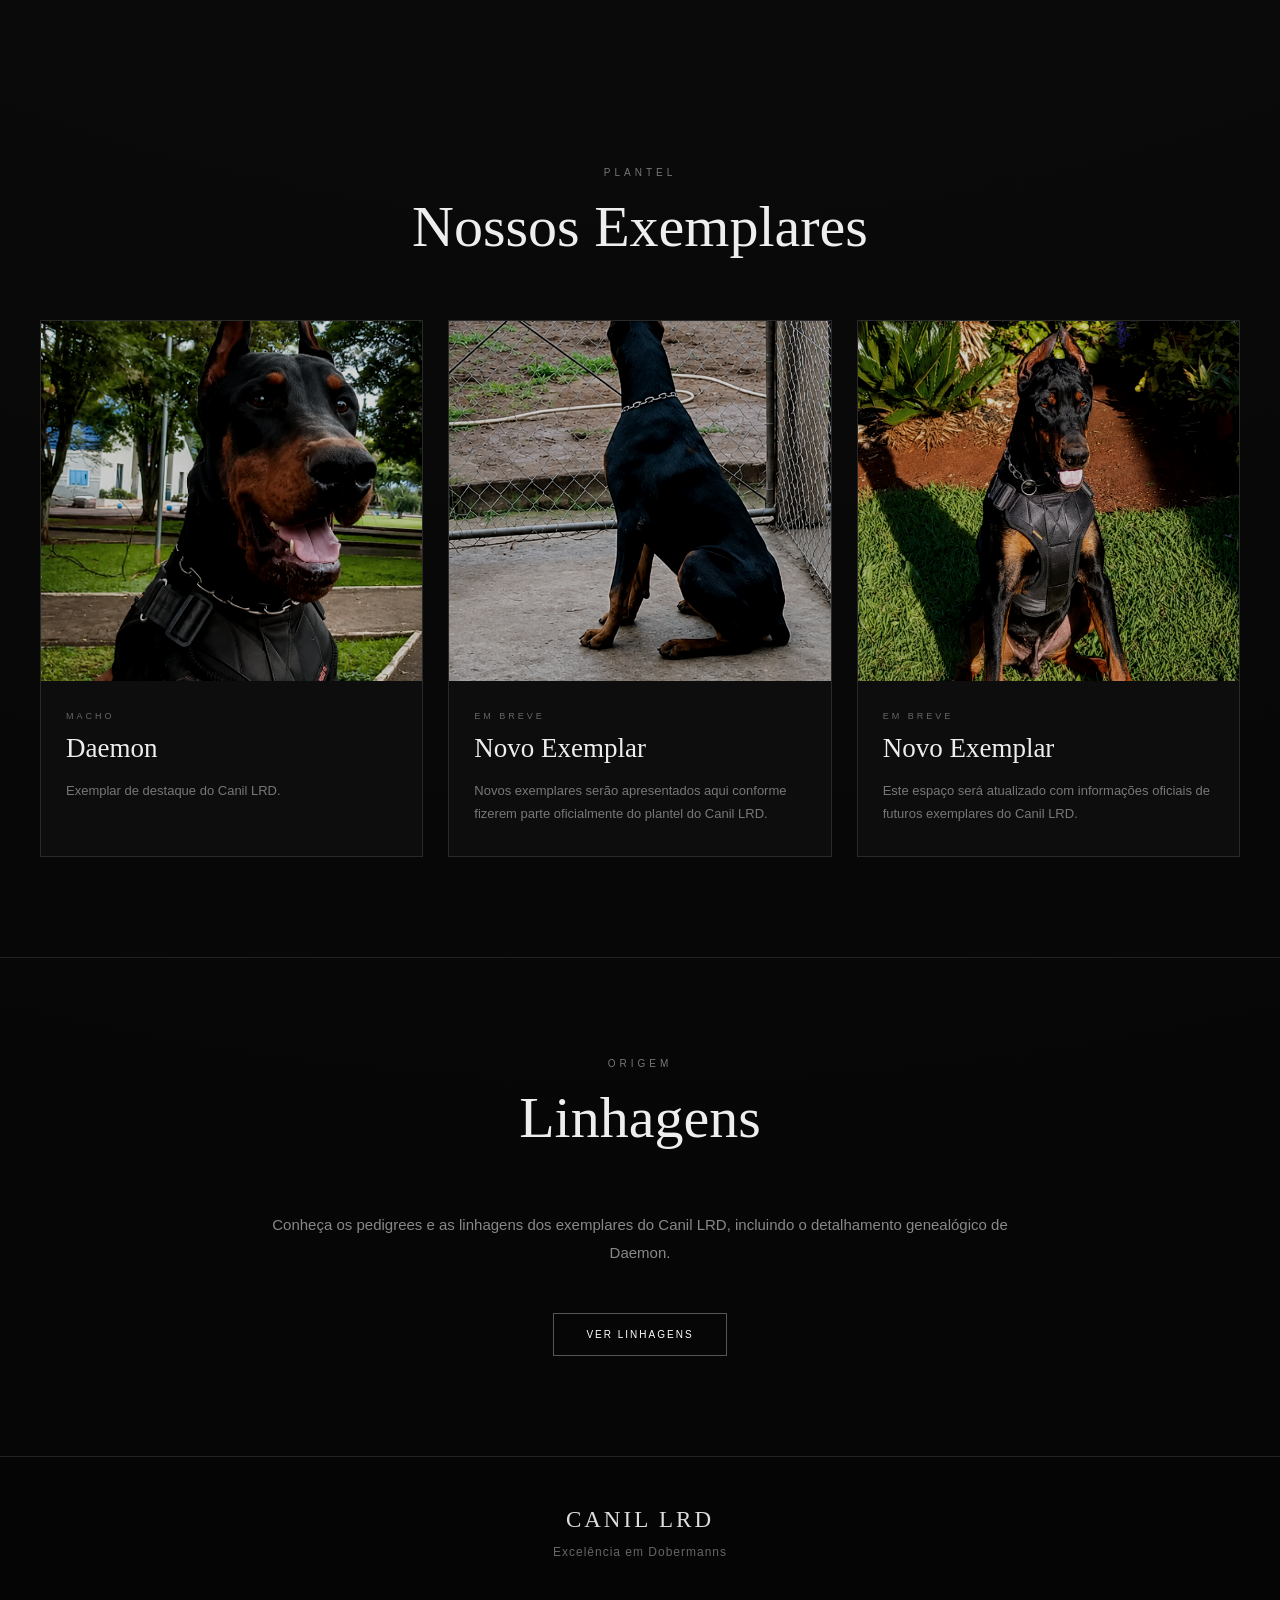
==== commit 1d4bad90: "Update caes.html" ====
--- a/caes.html
+++ b/caes.html
@@ -1,17 +1,27 @@
 <!DOCTYPE html>
 <html lang="pt-BR">
+
 <head>
+
     <meta charset="UTF-8">
-    <meta name="viewport" content="width=device-width, initial-scale=1.0">
-
-    <title>Nossos Cães | Canil LRD</title>
+
+    <meta
+        name="viewport"
+        content="width=device-width, initial-scale=1.0"
+    >
+
+    <title>Cães | Canil LRD</title>
 
     <meta
         name="description"
-        content="Conheça os exemplares do Canil LRD. Daemon — Denzel B.K.V.B., Dobermann de destaque do nosso plantel."
+        content="Conheça os cães do Canil LRD e os exemplares que fazem parte da nossa criação."
     >
 
     <style>
+
+        /* ========================================
+           RESET
+        ======================================== */
 
         * {
             margin: 0;
@@ -19,720 +29,836 @@
             box-sizing: border-box;
         }
 
+
         html {
             scroll-behavior: smooth;
         }
 
+
         body {
+
             background:
                 radial-gradient(
                     circle at top,
-                    #181818 0%,
-                    #090909 45%,
-                    #030303 100%
+                    #1a1a1a 0%,
+                    #0b0b0b 40%,
+                    #050505 100%
                 );
-            color: #f1f1f1;
-            font-family: Georgia, "Times New Roman", serif;
-            line-height: 1.6;
-        }
-
-        a {
+
+            color: #eeeeee;
+
+            font-family:
+                Arial,
+                Helvetica,
+                sans-serif;
+
+            min-height: 100vh;
+
+        }
+
+
+        /* ========================================
+           MENU PRINCIPAL
+        ======================================== */
+
+        header {
+
+            position: sticky;
+
+            top: 0;
+
+            left: 0;
+
+            width: 100%;
+
+            z-index: 9999;
+
+            background:
+                rgba(5, 5, 5, 0.97);
+
+            border-bottom:
+                1px solid #292929;
+
+            backdrop-filter:
+                blur(12px);
+
+            -webkit-backdrop-filter:
+                blur(12px);
+
+        }
+
+
+        .header-inner {
+
+            width: 100%;
+
+            max-width: 1400px;
+
+            min-height: 76px;
+
+            margin: 0 auto;
+
+            padding:
+                15px 30px;
+
+            display: flex;
+
+            align-items: center;
+
+            justify-content: space-between;
+
+            gap: 30px;
+
+        }
+
+
+        .logo {
+
+            color: #ffffff;
+
             text-decoration: none;
-            color: inherit;
-        }
-
-
-        /* =========================
-           HEADER
-        ========================= */
-
-        header {
-            position: sticky;
-            top: 0;
-            z-index: 1000;
-
-            background: rgba(5, 5, 5, 0.97);
-            border-bottom: 1px solid #292929;
-        }
-
-        .header-inner {
+
+            font-family:
+                Georgia,
+                "Times New Roman",
+                serif;
+
+            font-size: 23px;
+
+            font-weight: bold;
+
+            letter-spacing: 3px;
+
+            white-space: nowrap;
+
+        }
+
+
+        .logo span {
+
+            color: #999999;
+
+            font-weight: normal;
+
+        }
+
+
+        nav {
+
+            display: flex;
+
+            align-items: center;
+
+            justify-content: flex-end;
+
+            flex-wrap: wrap;
+
+            gap: 20px;
+
+        }
+
+
+        nav a {
+
+            position: relative;
+
+            color: #999999;
+
+            text-decoration: none;
+
+            font-size: 11px;
+
+            letter-spacing: 1.2px;
+
+            text-transform: uppercase;
+
+            padding: 10px 0;
+
+            white-space: nowrap;
+
+            transition:
+                color 0.3s ease;
+
+        }
+
+
+        nav a:hover {
+
+            color: #ffffff;
+
+        }
+
+
+        nav a.active {
+
+            color: #ffffff;
+
+        }
+
+
+        nav a.active::after {
+
+            content: "";
+
+            position: absolute;
+
+            left: 0;
+
+            right: 0;
+
+            bottom: 2px;
+
+            height: 1px;
+
+            background: #ffffff;
+
+        }
+
+
+        /* ========================================
+           HERO
+        ======================================== */
+
+        .hero {
+
+            min-height:
+                65vh;
+
+            display: flex;
+
+            align-items: center;
+
+            justify-content: center;
+
+            text-align: center;
+
+            padding:
+                80px 30px;
+
+            background:
+
+                linear-gradient(
+                    rgba(0,0,0,0.35),
+                    rgba(0,0,0,0.9)
+                ),
+
+                url("daemon-01.png")
+                center center / cover
+                no-repeat;
+
+        }
+
+
+        .hero-content {
+
+            max-width: 850px;
+
+        }
+
+
+        .hero-subtitle {
+
+            color: #999999;
+
+            font-size: 11px;
+
+            letter-spacing: 5px;
+
+            text-transform: uppercase;
+
+            margin-bottom: 20px;
+
+        }
+
+
+        .hero h1 {
+
+            color: #ffffff;
+
+            font-family:
+                Georgia,
+                "Times New Roman",
+                serif;
+
+            font-size:
+                clamp(
+                    48px,
+                    8vw,
+                    90px
+                );
+
+            font-weight: normal;
+
+            letter-spacing: 3px;
+
+            margin-bottom: 25px;
+
+        }
+
+
+        .hero p {
+
+            color: #cccccc;
+
+            max-width: 700px;
+
+            margin: 0 auto;
+
+            font-size: 15px;
+
+            line-height: 1.9;
+
+        }
+
+
+        /* ========================================
+           CONTEÚDO
+        ======================================== */
+
+        main {
+
+            width: 100%;
+
             max-width: 1400px;
-            margin: auto;
-
-            padding: 18px 30px;
-
-            display: flex;
-            justify-content: space-between;
+
+            margin: 0 auto;
+
+        }
+
+
+        section {
+
+            padding:
+                100px 40px;
+
+        }
+
+
+        .section-title {
+
+            text-align: center;
+
+            margin-bottom: 60px;
+
+        }
+
+
+        .section-title span {
+
+            display: block;
+
+            color: #777777;
+
+            font-size: 10px;
+
+            letter-spacing: 4px;
+
+            text-transform: uppercase;
+
+            margin-bottom: 15px;
+
+        }
+
+
+        .section-title h2 {
+
+            color: #eeeeee;
+
+            font-family:
+                Georgia,
+                "Times New Roman",
+                serif;
+
+            font-size:
+                clamp(
+                    36px,
+                    5vw,
+                    58px
+                );
+
+            font-weight: normal;
+
+        }
+
+
+        /* ========================================
+           DAEMON EM DESTAQUE
+        ======================================== */
+
+        .featured-dog {
+
+            display: grid;
+
+            grid-template-columns:
+                1fr 1fr;
+
+            gap: 70px;
+
             align-items: center;
 
-            gap: 30px;
-        }
-
-        .logo {
-            font-size: 22px;
-            font-weight: bold;
-            letter-spacing: 3px;
+        }
+
+
+        .featured-image {
+
+            overflow: hidden;
+
+            border:
+                1px solid #292929;
+
+        }
+
+
+        .featured-image img {
+
+            width: 100%;
+
+            height: 650px;
+
+            display: block;
+
+            object-fit: cover;
+
+            filter:
+                brightness(0.84)
+                contrast(1.08)
+                saturate(0.9);
+
+            transition:
+                transform 0.7s ease;
+
+        }
+
+
+        .featured-image:hover img {
+
+            transform:
+                scale(1.03);
+
+        }
+
+
+        .featured-text span {
+
+            display: block;
+
+            color: #777777;
+
+            font-size: 10px;
+
+            letter-spacing: 4px;
+
+            text-transform: uppercase;
+
+            margin-bottom: 18px;
+
+        }
+
+
+        .featured-text h2 {
+
+            color: #eeeeee;
+
+            font-family:
+                Georgia,
+                "Times New Roman",
+                serif;
+
+            font-size:
+                clamp(
+                    45px,
+                    6vw,
+                    70px
+                );
+
+            font-weight: normal;
+
+            margin-bottom: 25px;
+
+        }
+
+
+        .featured-text p {
+
+            color: #999999;
+
+            font-size: 15px;
+
+            line-height: 1.9;
+
+            margin-bottom: 20px;
+
+        }
+
+
+        /* ========================================
+           BOTÃO
+        ======================================== */
+
+        .button {
+
+            display: inline-block;
+
             color: #ffffff;
-        }
-
-        .logo span {
-            color: #c99a52;
-        }
-
-        nav {
-            display: flex;
-            flex-wrap: wrap;
-            justify-content: center;
-            gap: 22px;
-        }
-
-        nav a {
-            color: #bcbcbc;
-            font-family: Arial, Helvetica, sans-serif;
-
-            font-size: 12px;
+
+            text-decoration: none;
+
+            border:
+                1px solid #555555;
+
+            padding:
+                15px 32px;
+
+            margin-top: 15px;
+
+            font-size: 10px;
+
+            letter-spacing: 2px;
+
             text-transform: uppercase;
-            letter-spacing: 1.3px;
-
-            transition: 0.3s;
-        }
-
-        nav a:hover,
-        nav a.active {
-            color: #d2a45d;
-        }
-
-
-        /* =========================
-           HERO
-        ========================= */
-
-        .hero {
-            max-width: 1400px;
-            margin: auto;
-
-            padding: 80px 30px 50px;
-
-            text-align: center;
-        }
-
-        .eyebrow {
-            color: #c99a52;
-
-            font-family: Arial, Helvetica, sans-serif;
-
-            font-size: 11px;
-            text-transform: uppercase;
-            letter-spacing: 4px;
-
-            margin-bottom: 15px;
-        }
-
-        .hero h1 {
-            font-size: clamp(40px, 6vw, 68px);
-            font-weight: normal;
-
-            letter-spacing: 2px;
-
-            margin-bottom: 20px;
-        }
-
-        .hero p {
-            max-width: 780px;
-            margin: auto;
-
-            color: #999;
-
-            font-family: Arial, Helvetica, sans-serif;
-            font-size: 15px;
-        }
-
-
-        /* =========================
-           CÃO PRINCIPAL
-        ========================= */
-
-        .dog-profile {
-            max-width: 1300px;
-            margin: 30px auto 100px;
-
-            padding: 0 30px;
-        }
-
-        .dog-layout {
-            display: grid;
-
-            grid-template-columns:
-                1.1fr
-                1fr;
-
-            gap: 60px;
-
-            align-items: center;
-        }
-
-
-        /* =========================
-           ÁREA DA FOTO
-        ========================= */
-
-        .dog-photo {
-            position: relative;
-
-            min-height: 650px;
-
-            background:
-                linear-gradient(
-                    145deg,
-                    #171717,
-                    #090909
-                );
-
-            border: 1px solid #303030;
-
-            overflow: hidden;
-        }
-
-        /*
-        Para adicionar a foto do Daemon:
-
-        1. Coloque a imagem no repositório.
-        2. Exemplo:
-           imagens/daemon.jpg
-
-        3. Remova o conteúdo .photo-placeholder
-           e use uma imagem <img>.
-        */
-
-        .photo-placeholder {
-            height: 100%;
-            min-height: 650px;
-
-            display: flex;
-            flex-direction: column;
-
-            justify-content: center;
-            align-items: center;
-
-            text-align: center;
-
-            padding: 40px;
-        }
-
-        .photo-placeholder span {
-            color: #c99a52;
-
-            font-size: 11px;
-
-            text-transform: uppercase;
-            letter-spacing: 3px;
-
-            margin-bottom: 15px;
-        }
-
-        .photo-placeholder h3 {
-            font-size: 36px;
-            font-weight: normal;
-
-            margin-bottom: 10px;
-        }
-
-        .photo-placeholder p {
-            color: #777;
-
-            font-family: Arial, Helvetica, sans-serif;
-
-            font-size: 12px;
-        }
-
-
-        /* =========================
-           INFORMAÇÕES
-        ========================= */
-
-        .dog-info {
-            padding: 20px 0;
-        }
-
-        .dog-info .label {
-            color: #c99a52;
-
-            font-family: Arial, Helvetica, sans-serif;
-
-            font-size: 11px;
-
-            text-transform: uppercase;
-            letter-spacing: 3px;
-
-            margin-bottom: 12px;
-        }
-
-        .dog-info h2 {
-            font-size: clamp(38px, 5vw, 60px);
-
-            font-weight: normal;
-
-            line-height: 1.1;
-
-            margin-bottom: 10px;
-        }
-
-        .registered-name {
-            color: #aaa;
-
-            font-family: Arial, Helvetica, sans-serif;
-
-            font-size: 15px;
-
-            margin-bottom: 30px;
-        }
-
-
-        /* =========================
-           FICHA TÉCNICA
-        ========================= */
-
-        .specs {
-            border-top: 1px solid #303030;
-            border-bottom: 1px solid #303030;
-
-            margin: 25px 0 30px;
-        }
-
-        .spec {
-            display: flex;
-
-            justify-content: space-between;
-            align-items: center;
-
-            gap: 20px;
-
-            padding: 14px 0;
-
-            border-bottom: 1px solid #222;
-        }
-
-        .spec:last-child {
-            border-bottom: none;
-        }
-
-        .spec span:first-child {
-            color: #777;
-
-            font-family: Arial, Helvetica, sans-serif;
-
-            font-size: 12px;
-
-            text-transform: uppercase;
-            letter-spacing: 1px;
-        }
-
-        .spec span:last-child {
-            color: #eee;
-
-            font-family: Arial, Helvetica, sans-serif;
-
-            font-size: 13px;
-
-            text-align: right;
-        }
-
-
-        /* =========================
-           BOTÕES
-        ========================= */
-
-        .buttons {
-            display: flex;
-
-            flex-wrap: wrap;
-
-            gap: 12px;
-        }
-
-        .btn {
-            display: inline-block;
-
-            padding: 13px 22px;
-
-            border: 1px solid #c99a52;
-
-            color: #c99a52;
-
-            font-family: Arial, Helvetica, sans-serif;
-
-            font-size: 11px;
-
-            text-transform: uppercase;
-            letter-spacing: 1.5px;
-
-            transition: 0.3s;
-        }
-
-        .btn:hover {
-            background: #c99a52;
-            color: #080808;
-        }
-
-        .btn.secondary {
-            border-color: #444;
-            color: #bbb;
-        }
-
-        .btn.secondary:hover {
-            border-color: #c99a52;
-            color: #c99a52;
-            background: transparent;
-        }
-
-
-        /* =========================
-           CARACTERÍSTICAS
-        ========================= */
-
-        .characteristics {
-            max-width: 1200px;
-
-            margin: 0 auto 100px;
-
-            padding: 0 30px;
-        }
-
-        .section-heading {
-            text-align: center;
-
-            margin-bottom: 45px;
-        }
-
-        .section-heading .eyebrow {
-            margin-bottom: 10px;
-        }
-
-        .section-heading h2 {
-            font-size: 34px;
-            font-weight: normal;
-        }
-
-        .characteristics-grid {
+
+            transition:
+                background 0.3s ease,
+                border-color 0.3s ease;
+
+        }
+
+
+        .button:hover {
+
+            background: #222222;
+
+            border-color: #ffffff;
+
+        }
+
+
+        /* ========================================
+           CARDS DE CÃES
+        ======================================== */
+
+        .dogs-grid {
+
             display: grid;
 
             grid-template-columns:
                 repeat(3, 1fr);
 
-            gap: 20px;
-        }
-
-        .characteristic {
-            padding: 30px;
-
-            background: #101010;
-
-            border: 1px solid #2d2d2d;
+            gap: 25px;
+
+        }
+
+
+        .dog-card {
+
+            background: #0d0d0d;
+
+            border:
+                1px solid #292929;
+
+            overflow: hidden;
+
+            transition:
+                transform 0.4s ease,
+                border-color 0.4s ease;
+
+        }
+
+
+        .dog-card:hover {
+
+            transform:
+                translateY(-6px);
+
+            border-color:
+                #555555;
+
+        }
+
+
+        .dog-image {
+
+            height: 360px;
+
+            overflow: hidden;
+
+        }
+
+
+        .dog-image img {
+
+            width: 100%;
+
+            height: 100%;
+
+            display: block;
+
+            object-fit: cover;
+
+            filter:
+                brightness(0.82)
+                contrast(1.08)
+                saturate(0.9);
+
+            transition:
+                transform 0.6s ease;
+
+        }
+
+
+        .dog-card:hover
+        .dog-image img {
+
+            transform:
+                scale(1.05);
+
+        }
+
+
+        .dog-info {
+
+            padding:
+                30px 25px;
+
+        }
+
+
+        .dog-info span {
+
+            display: block;
+
+            color: #666666;
+
+            font-size: 9px;
+
+            letter-spacing: 3px;
+
+            text-transform: uppercase;
+
+            margin-bottom: 12px;
+
+        }
+
+
+        .dog-info h3 {
+
+            color: #eeeeee;
+
+            font-family:
+                Georgia,
+                "Times New Roman",
+                serif;
+
+            font-size: 27px;
+
+            font-weight: normal;
+
+            margin-bottom: 15px;
+
+        }
+
+
+        .dog-info p {
+
+            color: #777777;
+
+            font-size: 13px;
+
+            line-height: 1.8;
+
+        }
+
+
+        /* ========================================
+           LINHAGENS
+        ======================================== */
+
+        .lineage-section {
 
             text-align: center;
-        }
-
-        .characteristic h3 {
-            color: #c99a52;
-
-            font-size: 19px;
+
+            border-top:
+                1px solid #222222;
+
+        }
+
+
+        .lineage-section p {
+
+            max-width: 750px;
+
+            margin:
+                0 auto 30px;
+
+            color: #888888;
+
+            font-size: 15px;
+
+            line-height: 1.9;
+
+        }
+
+
+        /* ========================================
+           FOOTER
+        ======================================== */
+
+        footer {
+
+            border-top:
+                1px solid #222222;
+
+            background: #050505;
+
+            text-align: center;
+
+            padding:
+                50px 20px;
+
+        }
+
+
+        footer h2 {
+
+            color: #dddddd;
+
+            font-family:
+                Georgia,
+                "Times New Roman",
+                serif;
+
+            font-size: 23px;
 
             font-weight: normal;
 
+            letter-spacing: 3px;
+
             margin-bottom: 12px;
-        }
-
-        .characteristic p {
-            color: #999;
-
-            font-family: Arial, Helvetica, sans-serif;
-
-            font-size: 13px;
-        }
-
-
-        /* =========================
-           GALERIA
-        ========================= */
-
-        .gallery {
-            max-width: 1300px;
-
-            margin: 0 auto 100px;
-
-            padding: 0 30px;
-        }
-
-        .gallery-grid {
-            display: grid;
-
-            grid-template-columns:
-                repeat(3, 1fr);
-
-            gap: 15px;
-        }
-
-        .gallery-item {
-            aspect-ratio: 4 / 3;
-
-            background:
-                linear-gradient(
-                    145deg,
-                    #181818,
-                    #0c0c0c
-                );
-
-            border: 1px solid #2d2d2d;
-
-            display: flex;
-
-            justify-content: center;
-            align-items: center;
-
-            text-align: center;
-        }
-
-        .gallery-item span {
-            color: #666;
-
-            font-family: Arial, Helvetica, sans-serif;
-
-            font-size: 11px;
-
-            text-transform: uppercase;
-            letter-spacing: 2px;
-        }
-
-
-        /* =========================
-           RESUMO DA LINHAGEM
-        ========================= */
-
-        .lineage {
-            max-width: 1000px;
-
-            margin: 0 auto 100px;
-
-            padding: 0 30px;
-
-            text-align: center;
-        }
-
-        .lineage-box {
-            background: #101010;
-
-            border: 1px solid #303030;
-
-            padding: 40px;
-        }
-
-        .lineage-box h3 {
-            font-size: 26px;
-
-            font-weight: normal;
-
-            margin-bottom: 30px;
-        }
-
-        .lineage-tree {
-            display: flex;
-
-            justify-content: center;
-            align-items: center;
-
-            gap: 20px;
-
-            flex-wrap: wrap;
-        }
-
-        .lineage-item {
-            min-width: 200px;
-
-            padding: 20px;
-
-            border: 1px solid #383838;
-
-            background: #151515;
-        }
-
-        .lineage-item strong {
-            display: block;
-
-            color: #eee;
-
-            font-size: 15px;
-
-            font-weight: normal;
-
-            margin-bottom: 7px;
-        }
-
-        .lineage-item span {
-            color: #c99a52;
-
-            font-family: Arial, Helvetica, sans-serif;
-
-            font-size: 11px;
-        }
-
-        .lineage-arrow {
-            color: #c99a52;
-
-            font-size: 22px;
-        }
-
-        .lineage-button {
-            margin-top: 30px;
-        }
-
-
-        /* =========================
-           FUTUROS EXEMPLARES
-        ========================= */
-
-        .future {
-            max-width: 1200px;
-
-            margin: 0 auto 80px;
-
-            padding: 0 30px;
-        }
-
-        .future-card {
-            padding: 55px 30px;
-
-            background: #0e0e0e;
-
-            border: 1px solid #292929;
-
-            text-align: center;
-        }
-
-        .future-card h3 {
-            font-size: 27px;
-
-            font-weight: normal;
-
-            margin-bottom: 12px;
-        }
-
-        .future-card p {
-            color: #777;
-
-            font-family: Arial, Helvetica, sans-serif;
-
-            font-size: 13px;
-        }
-
-
-        /* =========================
-           FOOTER
-        ========================= */
-
-        footer {
-            border-top: 1px solid #282828;
-
-            background: #050505;
-
-            padding: 35px 20px;
-
-            text-align: center;
-
-            color: #777;
-
-            font-family: Arial, Helvetica, sans-serif;
+
+        }
+
+
+        footer p {
+
+            color: #666666;
 
             font-size: 12px;
-        }
-
-        footer strong {
-            color: #c99a52;
-        }
-
-
-        /* =========================
-           RESPONSIVO
-        ========================= */
-
-        @media (max-width: 900px) {
+
+            letter-spacing: 1px;
+
+        }
+
+
+        /* ========================================
+           TABLET
+        ======================================== */
+
+        @media
+        (max-width: 1050px) {
 
             .header-inner {
+
                 flex-direction: column;
 
-                padding: 18px 15px;
+                padding:
+                    18px 20px;
+
+                gap: 12px;
+
             }
 
+
             nav {
-                gap: 12px;
+
+                justify-content: center;
+
+                gap:
+                    10px 18px;
+
             }
 
-            .dog-layout {
-                grid-template-columns: 1fr;
-
-                gap: 40px;
+
+            .featured-dog {
+
+                grid-template-columns:
+                    1fr;
+
             }
 
-            .dog-photo {
-                min-height: 500px;
+
+            .dogs-grid {
+
+                grid-template-columns:
+                    1fr 1fr;
+
             }
 
-            .photo-placeholder {
-                min-height: 500px;
+        }
+
+
+        /* ========================================
+           CELULAR
+        ======================================== */
+
+        @media
+        (max-width: 650px) {
+
+            .header-inner {
+
+                padding:
+                    18px 15px;
+
             }
 
-            .characteristics-grid {
-                grid-template-columns: 1fr;
+
+            nav {
+
+                gap:
+                    8px 13px;
+
             }
 
-            .gallery-grid {
+
+            nav a {
+
+                font-size: 9px;
+
+                letter-spacing:
+                    0.7px;
+
+            }
+
+
+            section {
+
+                padding:
+                    70px 15px;
+
+            }
+
+
+            .hero {
+
+                min-height:
+                    70vh;
+
+            }
+
+
+            .featured-image img {
+
+                height: 550px;
+
+            }
+
+
+            .dogs-grid {
+
                 grid-template-columns:
-                    repeat(2, 1fr);
+                    1fr;
+
             }
-        }
-
-
-        @media (max-width: 600px) {
-
-            .hero {
-                padding-top: 50px;
-            }
-
-            .dog-profile,
-            .characteristics,
-            .gallery,
-            .lineage,
-            .future {
-                padding-left: 15px;
-                padding-right: 15px;
-            }
-
-            .dog-photo {
-                min-height: 400px;
-            }
-
-            .photo-placeholder {
-                min-height: 400px;
-            }
-
-            .gallery-grid {
-                grid-template-columns: 1fr;
-            }
-
-            .lineage-box {
-                padding: 25px 15px;
-            }
-
-            .lineage-arrow {
-                transform: rotate(90deg);
-            }
-
-            .buttons {
-                flex-direction: column;
-            }
-
-            .btn {
-                text-align: center;
-            }
+
         }
 
     </style>
@@ -743,570 +869,429 @@
 <body>
 
 
-<!-- =========================
-     HEADER
-========================= -->
-
-<header>
-
-    <div class="header-inner">
-
-        <a href="index.html" class="logo">
-            CANIL <span>LRD</span>
-        </a>
-
-        <nav>
-
-            <a href="index.html">
-                Início
+    <!-- ========================================
+         MENU PRINCIPAL
+    ======================================== -->
+
+    <header>
+
+        <div class="header-inner">
+
+
+            <a
+                href="index.html"
+                class="logo"
+            >
+                CANIL <span>LRD</span>
             </a>
 
-            <a href="canil.html">
-                O Canil
-            </a>
-
-            <a href="caes.html" class="active">
+
+            <nav>
+
+
+                <a href="index.html">
+                    INÍCIO
+                </a>
+
+
+                <a href="canil.html">
+                    O CANIL
+                </a>
+
+
+                <a href="daemon.html">
+                    DAEMON
+                </a>
+
+
+                <a href="linhagens.html">
+                    LINHAGENS
+                </a>
+
+
+                <a href="ninhadas.html">
+                    NINHADAS
+                </a>
+
+
+                <a href="galeria.html">
+                    GALERIA
+                </a>
+
+
+                <a
+                    href="caes.html"
+                    class="active"
+                >
+                    CÃES
+                </a>
+
+
+                <a href="contato.html">
+                    CONTATO
+                </a>
+
+
+            </nav>
+
+
+        </div>
+
+    </header>
+
+
+    <!-- ========================================
+         HERO
+    ======================================== -->
+
+    <div class="hero">
+
+
+        <div class="hero-content">
+
+
+            <div class="hero-subtitle">
+                CANIL LRD
+            </div>
+
+
+            <h1>
                 Nossos Cães
-            </a>
-
-            <a href="linhagens.html">
-                Linhagens
-            </a>
-
-            <a href="ninhadas.html">
-                Ninhadas
-            </a>
-
-            <a href="galeria.html">
-                Galeria
-            </a>
-
-            <a href="contato.html">
-                Contato
-            </a>
-
-        </nav>
+            </h1>
+
+
+            <p>
+
+                Conheça os exemplares que fazem
+                parte da história e da identidade
+                do Canil LRD.
+
+            </p>
+
+
+        </div>
+
 
     </div>
 
-</header>
-
-
-
-<main>
-
-
-<!-- =========================
-     HERO
-========================= -->
-
-<section class="hero">
-
-    <div class="eyebrow">
-        Canil LRD • Plantel
-    </div>
-
-    <h1>
-        Nossos Cães
-    </h1>
-
-    <p>
-        Conheça os exemplares que representam a seleção,
-        dedicação e visão do Canil LRD na criação do Dobermann.
-    </p>
-
-</section>
-
-
-
-<!-- =========================
-     PERFIL DAEMON
-========================= -->
-
-<section class="dog-profile">
-
-    <div class="dog-layout">
-
-
-        <!-- FOTO -->
-
-        <div class="dog-photo">
-
-            <div class="photo-placeholder">
+
+    <main>
+
+
+        <!-- ========================================
+             DAEMON EM DESTAQUE
+        ======================================== -->
+
+        <section>
+
+
+            <div class="section-title">
+
 
                 <span>
+                    Exemplar em destaque
+                </span>
+
+
+                <h2>
                     Canil LRD
-                </span>
-
-                <h3>
-                    Daemon
-                </h3>
-
-                <p>
-                    Espaço reservado para a fotografia oficial
-                    do exemplar.
-                </p>
+                </h2>
+
 
             </div>
 
-        </div>
-
-
-
-        <!-- INFORMAÇÕES -->
-
-        <div class="dog-info">
-
-            <div class="label">
-                Exemplar em destaque
-            </div>
-
-            <h2>
-                Daemon
-            </h2>
-
-            <div class="registered-name">
-                Denzel B.K.V.B.
-            </div>
-
-
-            <div class="specs">
-
-
-                <div class="spec">
-
-                    <span>
-                        Raça
-                    </span>
+
+            <div class="featured-dog">
+
+
+                <div class="featured-image">
+
+                    <img
+                        src="daemon-02.png"
+                        alt="Daemon — Canil LRD"
+                    >
+
+                </div>
+
+
+                <div class="featured-text">
+
 
                     <span>
                         Dobermann
                     </span>
 
+
+                    <h2>
+                        Daemon
+                    </h2>
+
+
+                    <p>
+
+                        Daemon é apresentado como
+                        um dos exemplares de destaque
+                        do Canil LRD.
+
+                    </p>
+
+
+                    <p>
+
+                        Sua presença e sua linhagem
+                        fazem parte da identidade e
+                        da história que estamos
+                        construindo dentro da criação.
+
+                    </p>
+
+
+                    <a
+                        href="daemon.html"
+                        class="button"
+                    >
+                        Conhecer Daemon
+                    </a>
+
+
                 </div>
 
 
-                <div class="spec">
-
-                    <span>
-                        Sexo
-                    </span>
-
-                    <span>
-                        Macho
-                    </span>
-
-                </div>
-
-
-                <div class="spec">
-
-                    <span>
-                        Idade
-                    </span>
-
-                    <span>
-                        9 meses
-                    </span>
-
-                </div>
-
-
-                <div class="spec">
-
-                    <span>
-                        Peso
-                    </span>
-
-                    <span>
-                        42 kg
-                    </span>
-
-                </div>
-
-
-                <div class="spec">
-
-                    <span>
-                        Altura
-                    </span>
-
-                    <span>
-                        74 cm de cernelha
-                    </span>
-
-                </div>
-
-
-                <div class="spec">
-
-                    <span>
-                        Cor
-                    </span>
-
-                    <span>
-                        Preto e Castanho
-                    </span>
-
-                </div>
-
-
-                <div class="spec">
-
-                    <span>
-                        Registro
-                    </span>
-
-                    <span>
-                        RG/RSA/25/02745
-                    </span>
-
-                </div>
-
-
             </div>
 
 
-            <div class="buttons">
-
-                <a
-                    href="linhagens.html"
-                    class="btn"
-                >
-                    Ver Linhagem
-                </a>
-
-                <a
-                    href="galeria.html"
-                    class="btn secondary"
-                >
-                    Ver Galeria
-                </a>
-
-                <a
-                    href="contato.html"
-                    class="btn secondary"
-                >
-                    Entrar em Contato
-                </a>
+        </section>
+
+
+        <!-- ========================================
+             EXEMPLARES
+        ======================================== -->
+
+        <section>
+
+
+            <div class="section-title">
+
+
+                <span>
+                    Plantel
+                </span>
+
+
+                <h2>
+                    Nossos Exemplares
+                </h2>
+
 
             </div>
 
-        </div>
-
-    </div>
-
-</section>
-
-
-
-<!-- =========================
-     CARACTERÍSTICAS
-========================= -->
-
-<section class="characteristics">
-
-    <div class="section-heading">
-
-        <div class="eyebrow">
-            Perfil
-        </div>
-
-        <h2>
-            Características
-        </h2>
-
-    </div>
-
-
-    <div class="characteristics-grid">
-
-
-        <div class="characteristic">
-
-            <h3>
-                Estrutura
-            </h3>
+
+            <div class="dogs-grid">
+
+
+                <!-- DAEMON -->
+
+                <article class="dog-card">
+
+
+                    <div class="dog-image">
+
+                        <img
+                            src="daemon-01.png"
+                            alt="Daemon — Canil LRD"
+                        >
+
+                    </div>
+
+
+                    <div class="dog-info">
+
+
+                        <span>
+                            Macho
+                        </span>
+
+
+                        <h3>
+                            Daemon
+                        </h3>
+
+
+                        <p>
+
+                            Exemplar de destaque
+                            do Canil LRD.
+
+                        </p>
+
+
+                    </div>
+
+
+                </article>
+
+
+                <!-- ESPAÇO PARA FUTURO EXEMPLAR -->
+
+                <article class="dog-card">
+
+
+                    <div class="dog-image">
+
+                        <img
+                            src="daemon-03.png"
+                            alt="Canil LRD"
+                        >
+
+                    </div>
+
+
+                    <div class="dog-info">
+
+
+                        <span>
+                            Em breve
+                        </span>
+
+
+                        <h3>
+                            Novo Exemplar
+                        </h3>
+
+
+                        <p>
+
+                            Novos exemplares serão
+                            apresentados aqui conforme
+                            fizerem parte oficialmente
+                            do plantel do Canil LRD.
+
+                        </p>
+
+
+                    </div>
+
+
+                </article>
+
+
+                <!-- ESPAÇO PARA FUTURO EXEMPLAR -->
+
+                <article class="dog-card">
+
+
+                    <div class="dog-image">
+
+                        <img
+                            src="daemon-02.png"
+                            alt="Canil LRD"
+                        >
+
+                    </div>
+
+
+                    <div class="dog-info">
+
+
+                        <span>
+                            Em breve
+                        </span>
+
+
+                        <h3>
+                            Novo Exemplar
+                        </h3>
+
+
+                        <p>
+
+                            Este espaço será atualizado
+                            com informações oficiais de
+                            futuros exemplares do
+                            Canil LRD.
+
+                        </p>
+
+
+                    </div>
+
+
+                </article>
+
+
+            </div>
+
+
+        </section>
+
+
+        <!-- ========================================
+             LINHAGEM
+        ======================================== -->
+
+        <section class="lineage-section">
+
+
+            <div class="section-title">
+
+
+                <span>
+                    Origem
+                </span>
+
+
+                <h2>
+                    Linhagens
+                </h2>
+
+
+            </div>
+
 
             <p>
-                Exemplar de porte expressivo,
-                com 42 kg e 74 cm de cernelha
-                aos 9 meses.
+
+                Conheça os pedigrees e as linhagens
+                dos exemplares do Canil LRD,
+                incluindo o detalhamento genealógico
+                de Daemon.
+
             </p>
 
-        </div>
-
-
-        <div class="characteristic">
-
-            <h3>
-                Presença
-            </h3>
-
-            <p>
-                Forte presença física e expressão
-                característica do Dobermann.
-            </p>
-
-        </div>
-
-
-        <div class="characteristic">
-
-            <h3>
-                Linhagem
-            </h3>
-
-            <p>
-                Descendente de linhagens registradas,
-                com pedigree apresentado na página
-                oficial de linhagens do Canil LRD.
-            </p>
-
-        </div>
-
-
-    </div>
-
-</section>
-
-
-
-<!-- =========================
-     GALERIA
-========================= -->
-
-<section class="gallery">
-
-    <div class="section-heading">
-
-        <div class="eyebrow">
-            Registro Visual
-        </div>
-
-        <h2>
-            Galeria do Daemon
-        </h2>
-
-    </div>
-
-
-    <div class="gallery-grid">
-
-
-        <div class="gallery-item">
-
-            <span>
-                Foto 01
-            </span>
-
-        </div>
-
-
-        <div class="gallery-item">
-
-            <span>
-                Foto 02
-            </span>
-
-        </div>
-
-
-        <div class="gallery-item">
-
-            <span>
-                Foto 03
-            </span>
-
-        </div>
-
-
-        <div class="gallery-item">
-
-            <span>
-                Foto 04
-            </span>
-
-        </div>
-
-
-        <div class="gallery-item">
-
-            <span>
-                Foto 05
-            </span>
-
-        </div>
-
-
-        <div class="gallery-item">
-
-            <span>
-                Foto 06
-            </span>
-
-        </div>
-
-
-    </div>
-
-</section>
-
-
-
-<!-- =========================
-     LINHAGEM RESUMIDA
-========================= -->
-
-<section class="lineage">
-
-    <div class="section-heading">
-
-        <div class="eyebrow">
-            Genealogia
-        </div>
-
-        <h2>
-            Linhagem de Daemon
-        </h2>
-
-    </div>
-
-
-    <div class="lineage-box">
-
-        <h3>
-            Denzel B.K.V.B.
-        </h3>
-
-
-        <div class="lineage-tree">
-
-
-            <div class="lineage-item">
-
-                <strong>
-                    Champion's Line Tirano
-                </strong>
-
-                <span>
-                    Pai
-                </span>
-
-            </div>
-
-
-            <div class="lineage-arrow">
-                →
-            </div>
-
-
-            <div class="lineage-item">
-
-                <strong>
-                    Denzel B.K.V.B.
-                </strong>
-
-                <span>
-                    Daemon
-                </span>
-
-            </div>
-
-
-            <div class="lineage-arrow">
-                ←
-            </div>
-
-
-            <div class="lineage-item">
-
-                <strong>
-                    Brenda Million Dog
-                </strong>
-
-                <span>
-                    Mãe
-                </span>
-
-            </div>
-
-
-        </div>
-
-
-        <div class="lineage-button">
 
             <a
                 href="linhagens.html"
-                class="btn"
+                class="button"
             >
-                Ver Pedigree Completo
+                Ver linhagens
             </a>
 
-        </div>
-
-    </div>
-
-</section>
-
-
-
-<!-- =========================
-     FUTUROS EXEMPLARES
-========================= -->
-
-<section class="future">
-
-    <div class="future-card">
-
-        <div class="eyebrow">
-            Plantel LRD
-        </div>
-
-        <h3>
-            Novos exemplares
-        </h3>
+
+        </section>
+
+
+    </main>
+
+
+    <!-- ========================================
+         FOOTER
+    ======================================== -->
+
+    <footer>
+
+
+        <h2>
+            CANIL LRD
+        </h2>
+
 
         <p>
-            Esta área será atualizada conforme novos exemplares
-            integrarem oficialmente o plantel do Canil LRD.
+            Excelência em Dobermanns
         </p>
 
-    </div>
-
-</section>
-
-
-</main>
-
-
-
-<!-- =========================
-     FOOTER
-========================= -->
-
-<footer>
-
-    © <span id="year"></span>
-
-    <strong>
-        Canil LRD
-    </strong>
-
-    — Excelência em Dobermanns
-
-</footer>
-
-
-
-<script>
-
-    document.getElementById("year").textContent =
-        new Date().getFullYear();
-
-</script>
+
+    </footer>
 
 
 </body>
+
 </html>
